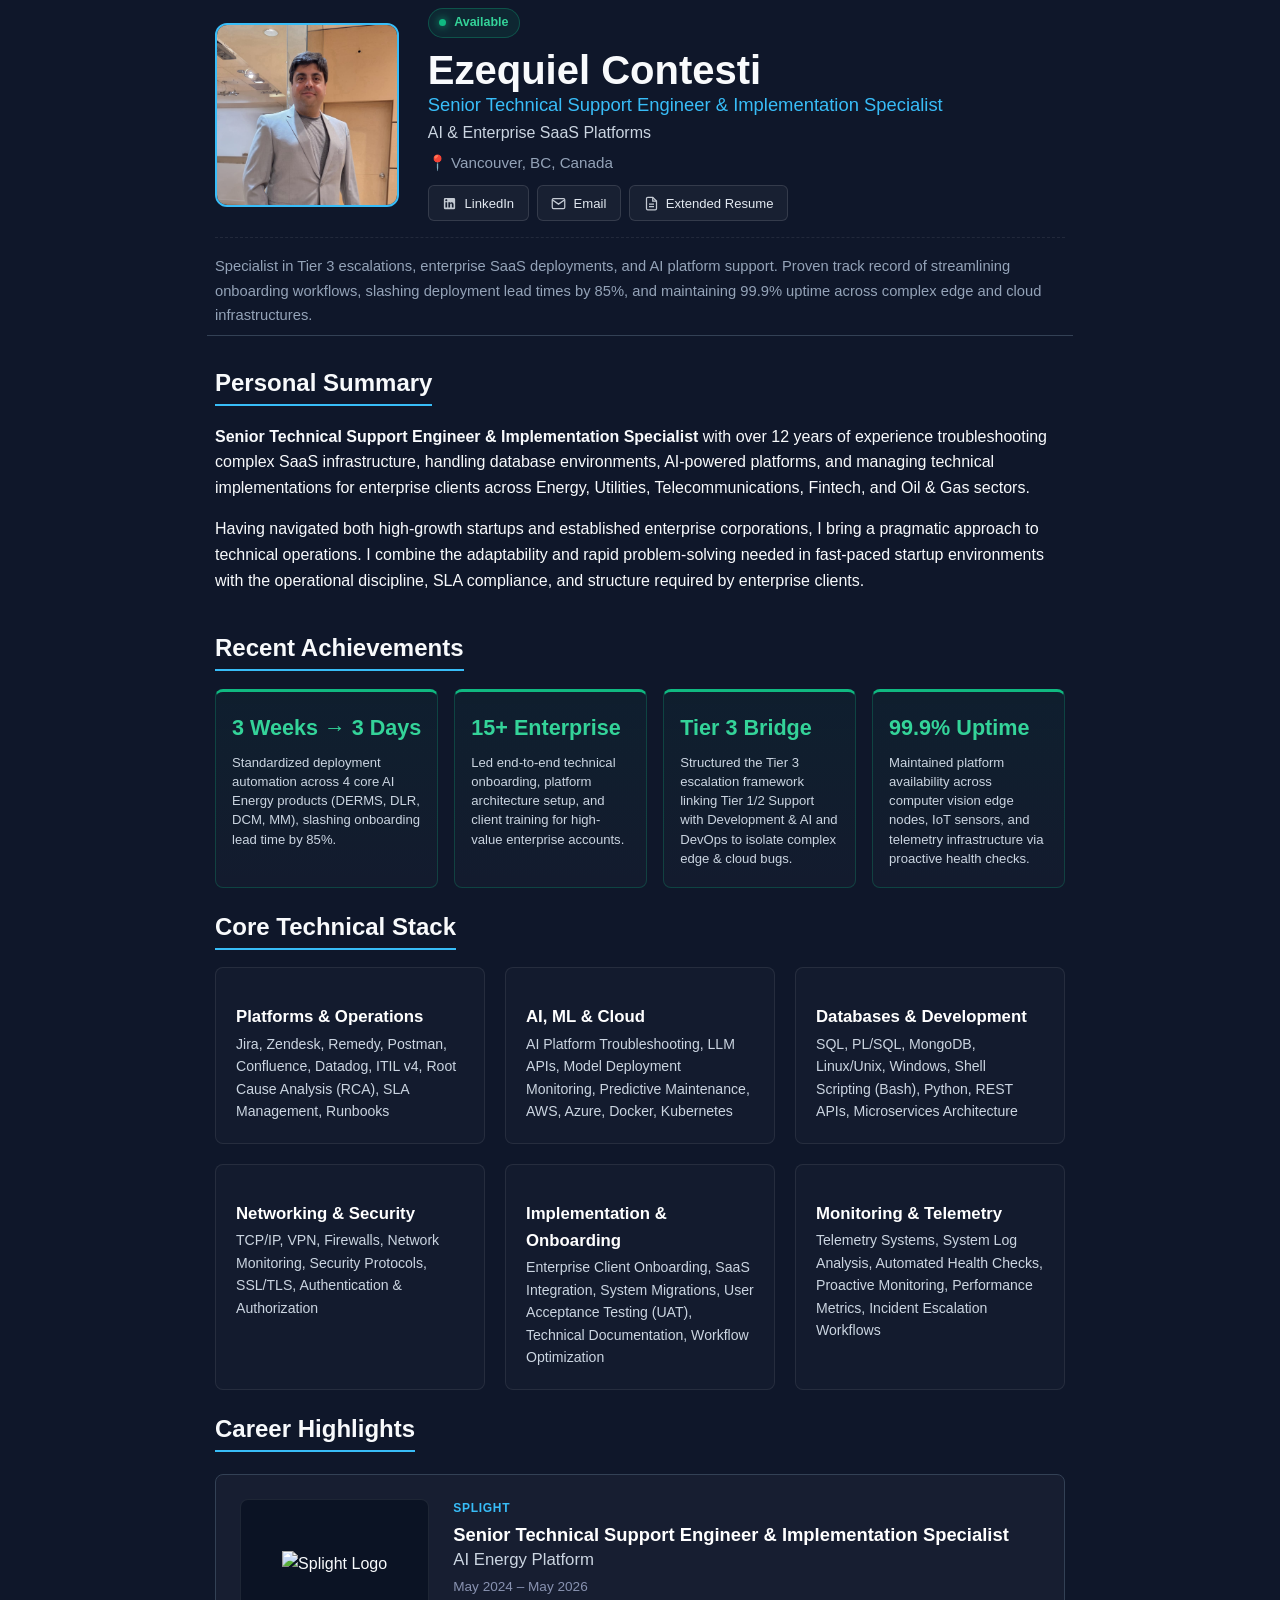
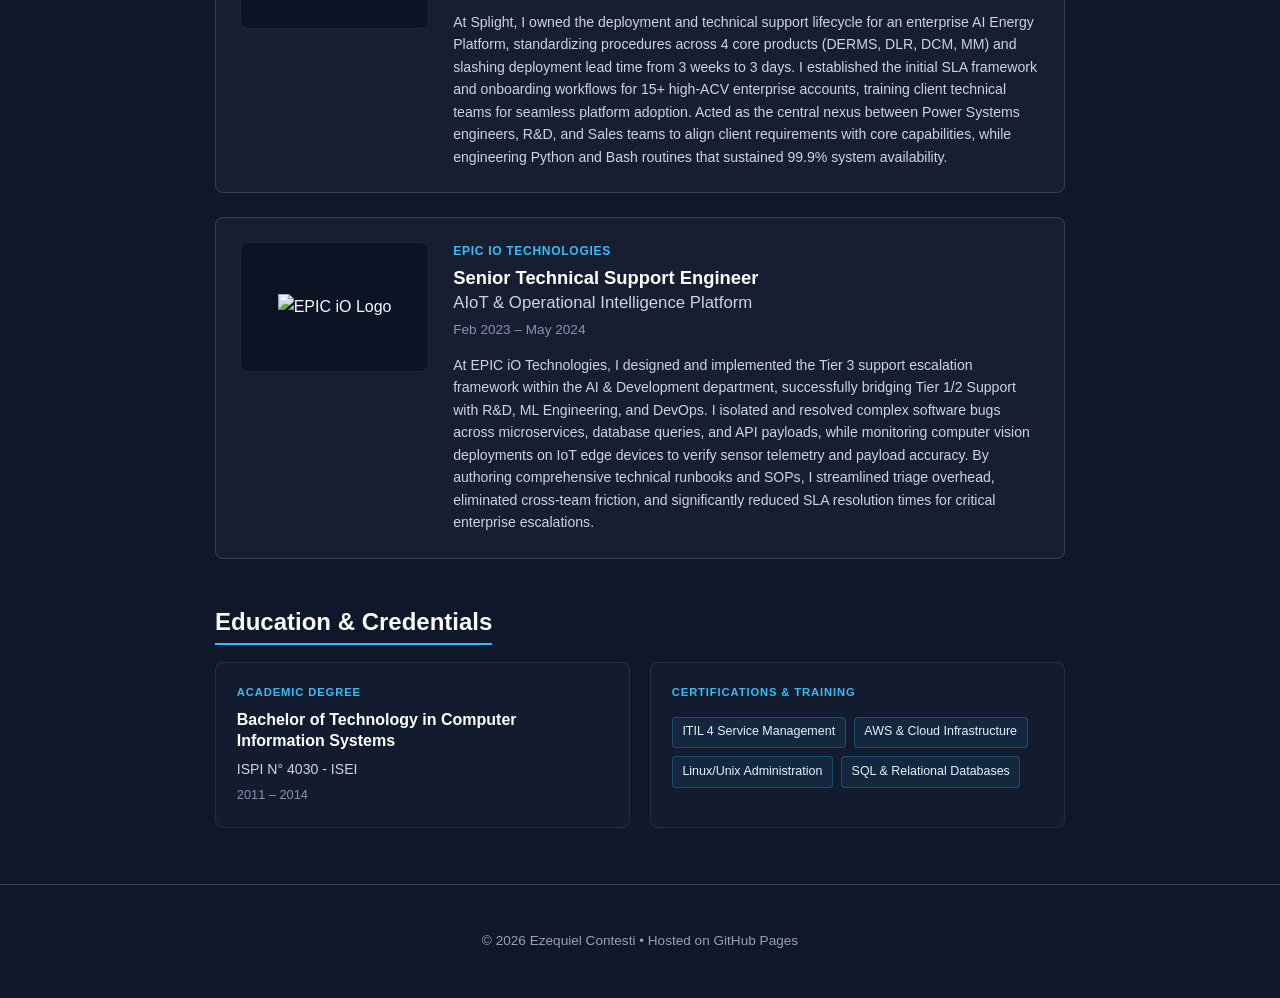
==== index.html @ dc028f66 "Design and Style Changes" ====
<!DOCTYPE html>
<html lang="en">
<head>
    <meta charset="UTF-8">
    <meta name="viewport" content="width=device-width, initial-scale=1.0">
    <title>Ezequiel Contesti | Senior Technical Support Engineer & Implementation Specialist</title>
    <link rel="stylesheet" href="style.css">
</head>

<body>

    <header class="container">
    <div class="header-content">
        <img src="profile.jpg" alt="Ezequiel Contesti" class="profile-pic">        
        
        <div class="header-text">
            <!-- Badge -->
            <div class="status-badge">
                <span class="status-dot"></span> Available
            </div>

            <h1>Ezequiel Contesti</h1>
            <div class="subtitle">Senior Technical Support Engineer & Implementation Specialist</div>
            <div class="subtitle-secondary">AI & Enterprise SaaS Platforms</div>
            <div class="location">📍 Vancouver, BC, Canada </div>
            
            <!-- Contact -->
            <div class="btn-group">
                <a href="https://www.linkedin.com/in/ezequielcontesti" target="_blank" class="btn">
                    <svg width="15" height="15" viewBox="0 0 24 24" fill="currentColor"><path d="M19 3a2 2 0 0 1 2 2v14a2 2 0 0 1-2 2H5a2 2 0 0 1-2-2V5a2 2 0 0 1 2-2h14m-.5 15.5v-5.3a3.26 3.26 0 0 0-3.26-3.26c-.85 0-1.84.52-2.28 1.3v-1.11h-2.79v8.37h2.79v-4.93c0-.77.62-1.4 1.39-1.4a1.4 1.4 0 0 1 1.4 1.4v4.93h2.75M6.88 8.56a1.68 1.68 0 0 0 1.68-1.68c0-.93-.75-1.69-1.68-1.69a1.69 1.69 0 0 0-1.69 1.69c0 .93.76 1.68 1.69 1.68m1.39 9.94v-8.37H5.5v8.37h2.77z"/></svg>
                    LinkedIn
                </a>
                <a href="mailto:ezequielcontesti@hotmail.com" class="btn">
                    <svg width="15" height="15" viewBox="0 0 24 24" fill="none" stroke="currentColor" stroke-width="2"><path d="M4 4h16c1.1 0 2 .9 2 2v12c0 1.1-.9 2-2 2H4c-1.1 0-2-.9-2-2V6c0-1.1.9-2 2-2z"></path><polyline points="22,6 12,13 2,6"></polyline></svg>
                    Email
                </a>
                <a href="extended-cv.html" target="_blank" class="btn">
                    <svg width="15" height="15" viewBox="0 0 24 24" fill="none" stroke="currentColor" stroke-width="2"><path d="M14 2H6a2 2 0 0 0-2 2v16a2 2 0 0 0 2 2h12a2 2 0 0 0 2-2V8z"></path><polyline points="14 2 14 8 20 8"></polyline><line x1="16" y1="13" x2="8" y2="13"></line><line x1="16" y1="17" x2="8" y2="17"></line></svg>
                    Extended Resume
                </a>
            </div>
        </div>
    </div>
    <p class="hero-summary">
        Specialist in Tier 3 escalations, enterprise SaaS deployments, and AI platform support. Proven track record of streamlining onboarding workflows, slashing deployment lead times by 85%, and maintaining 99.9% uptime across complex edge and cloud infrastructures.
    </p>
</header>
    

    <main class="container">

        <!-- Personal Summary -->
        <section>
            <h2>Personal Summary</h2>
            <p><strong>Senior Technical Support Engineer & Implementation Specialist</strong> with over 12 years of experience troubleshooting complex SaaS infrastructure, handling database environments, AI-powered platforms, and managing technical implementations for enterprise clients across Energy, Utilities, Telecommunications, Fintech, and Oil & Gas sectors.</p>
            <p>Having navigated both high-growth startups and established enterprise corporations, I bring a pragmatic approach to technical operations. I combine the adaptability and rapid problem-solving needed in fast-paced startup environments with the operational discipline, SLA compliance, and structure required by enterprise clients.</p>
        </section>

        <!-- Recent Achievements -->
        <section>
            <h2>Recent Achievements</h2>
            <div class="highlights-grid">
            
                <div class="highlight-card">
                    <span class="highlight-number">3 Weeks → 3 Days</span>
                    <p class="highlight-text">Standardized deployment automation across 4 core AI Energy products (DERMS, DLR, DCM, MM), slashing onboarding lead time by 85%.</p>
                </div>

                <div class="highlight-card">
                    <span class="highlight-number">15+ Enterprise</span>
                    <p class="highlight-text">Led end-to-end technical onboarding, platform architecture setup, and client training for high-value enterprise accounts.</p>
                </div>

                <div class="highlight-card">
                    <span class="highlight-number">Tier 3 Bridge</span>
                    <p class="highlight-text">Structured the Tier 3 escalation framework linking Tier 1/2 Support with Development & AI and DevOps to isolate complex edge & cloud bugs.</p>
                </div>

                <div class="highlight-card">
                    <span class="highlight-number">99.9% Uptime</span>
                    <p class="highlight-text">Maintained platform availability across computer vision edge nodes, IoT sensors, and telemetry infrastructure via proactive health checks.</p>
                </div>
            </div>
        </section>

<!-- Core Technical Stack -->
    <section>
        <h2>Core Technical Stack</h2>
        <div class="stack-grid">
            <div class="stack-card">
                <h3 class="stack-title">Platforms & Operations</h3>
                <p class="stack-items">Jira, Zendesk, Remedy, Postman, Confluence, Datadog, ITIL v4, Root Cause Analysis (RCA), SLA Management, Runbooks</p>
            </div>
            <div class="stack-card">
                <h3 class="stack-title">AI, ML & Cloud</h3>
                <p class="stack-items">AI Platform Troubleshooting, LLM APIs, Model Deployment Monitoring, Predictive Maintenance, AWS, Azure, Docker, Kubernetes</p>
            </div>
            <div class="stack-card">
                <h3 class="stack-title">Databases & Development</h3>
                <p class="stack-items">SQL, PL/SQL, MongoDB, Linux/Unix, Windows, Shell Scripting (Bash), Python, REST APIs, Microservices Architecture</p>
            </div>
            <div class="stack-card">
                <h3 class="stack-title">Networking & Security</h3>
                <p class="stack-items">TCP/IP, VPN, Firewalls, Network Monitoring, Security Protocols, SSL/TLS, Authentication & Authorization</p>
            </div>
            <div class="stack-card">
                <h3 class="stack-title">Implementation & Onboarding</h3>
                <p class="stack-items">Enterprise Client Onboarding, SaaS Integration, System Migrations, User Acceptance Testing (UAT), Technical Documentation, Workflow Optimization</p>
            </div>
            <div class="stack-card">
                <h3 class="stack-title">Monitoring & Telemetry</h3>
                <p class="stack-items">Telemetry Systems, System Log Analysis, Automated Health Checks, Proactive Monitoring, Performance Metrics, Incident Escalation Workflows</p>
            </div>
        </div>
    </section>        

    <section>
    <h2>Career Highlights</h2>
    <p><h4></h4></p>
        <div class="experience-card">
            <div class="company-logo-container">
                <img src="C:\Users\ezequ\Portfolio\ezequiel-contesti.github.io\Splight.jpg" alt="Splight Logo" class="company-logo">
            </div>
            <div class="experience-content">
                <span class="company-name-tag">SPLIGHT</span>
                <h3 class="role-title">
                    Senior Technical Support Engineer & Implementation Specialist
                    <span class="role-subtitle"><br>AI Energy Platform</span>
                </h3>
                <div class="role-meta">May 2024 – May 2026</div>
                <p class="role-description">
                    At Splight, I owned the deployment and technical support lifecycle for an enterprise AI Energy Platform, standardizing procedures across 4 core products (DERMS, DLR, DCM, MM) and slashing deployment lead time from 3 weeks to 3 days. I established the initial SLA framework and onboarding workflows for 15+ high-ACV enterprise accounts, training client technical teams for seamless platform adoption. Acted as the central nexus between Power Systems engineers, R&D, and Sales teams to align client requirements with core capabilities, while engineering Python and Bash routines that sustained 99.9% system availability.
                </p>
            </div>
        </div>
        <div class="experience-card">
            <div class="company-logo-container">
                <img src="C:\Users\ezequ\Portfolio\ezequiel-contesti.github.io\Epic.jpg" alt="EPIC iO Logo" class="company-logo">
            </div>
            <div class="experience-content">
                <span class="company-name-tag">EPIC IO TECHNOLOGIES</span>
                <h3 class="role-title">
                    Senior Technical Support Engineer
                    <span class="role-subtitle"><br>AIoT & Operational Intelligence Platform</span>
                </h3>
                <div class="role-meta">Feb 2023 – May 2024</div>
                <p class="role-description">
                    At EPIC iO Technologies, I designed and implemented the Tier 3 support escalation framework within the AI & Development department, successfully bridging Tier 1/2 Support with R&D, ML Engineering, and DevOps. I isolated and resolved complex software bugs across microservices, database queries, and API payloads, while monitoring computer vision deployments on IoT edge devices to verify sensor telemetry and payload accuracy. By authoring comprehensive technical runbooks and SOPs, I streamlined triage overhead, eliminated cross-team friction, and significantly reduced SLA resolution times for critical enterprise escalations.
                </p>
            </div>
        </div>
    </section>

       <!-- Education & Credentials -->
    <section>
        <h2>Education & Credentials</h2>
        <div class="credentials-grid">

            <div class="credential-card">
                <span class="card-tag">ACADEMIC DEGREE</span>
                <h3 class="credential-title">Bachelor of Technology in Computer Information Systems</h3>
                <div class="credential-institution">ISPI N° 4030 - ISEI</div>
                <div class="credential-date">2011 – 2014</div>
            </div>

            <div class="credential-card">
                <span class="card-tag">CERTIFICATIONS & TRAINING</span>
                <!-- <h3 class="credential-title">Professional Credentials</h3> -->
                <div class="cert-badges">
                    <span class="cert-badge">ITIL 4 Service Management</span>
                    <span class="cert-badge">AWS & Cloud Infrastructure</span>
                    <span class="cert-badge">Linux/Unix Administration</span>
                    <span class="cert-badge">SQL & Relational Databases</span>
                </div>
            </div>
        </div>
    </section>

    </main>

    <footer>
        <p>© 2026 Ezequiel Contesti • Hosted on GitHub Pages</p>
    </footer>

</body>
</html>
---- style.css ----
/* --- Root Variables --- */
:root {
    --bg-color: #0f172a;
    --card-bg: #1e293b;
    --text-primary: #f8fafc;
    --text-secondary: #94a3b8;
    --accent-color: #38bdf8;
    --border-color: #334155;
} 

/* --- Base & Reset --- */
body {
    font-family: -apple-system, BlinkMacSystemFont, "Segoe UI", Roboto, Helvetica, Arial, sans-serif;
    background-color: var(--bg-color);
    color: var(--text-primary);
    line-height: 1.6;
    margin: 0;
    padding: 0;
}

/* --- Layout & Container --- */
.container {
    max-width: 850px;
    margin: 0 auto;
    padding: 0.5rem 0.5rem;
}

/* --- Header & Profile --- */
header {
    border-bottom: 1px solid var(--border-color);
    padding-bottom: 0rem;
}

.header-content {
    display: flex;
    align-items: center;
    gap: 1.8rem;
}

.profile-pic {
    width: 180px;
    height: 180px;
    border-radius: 12px;
    object-fit: cover;
    object-position: top;
    border: 2px solid var(--accent-color);
    flex-shrink: 0;
}

.header-text h1 {
    font-size: 2.5rem;
    margin-top: 0;
    margin-bottom: 0.1rem;
    line-height: 1.1;
    color: var(--text-primary);
}

.header-text .subtitle,
.subtitle {
    font-size: 1.15rem;
    color: var(--accent-color);
    font-weight: 500;
    margin-top: 0rem;
    margin-bottom: 0.1rem;
    line-height: 1.35;
}

.header-text .location,
.location {
    margin-top: 0;
    margin-bottom: 0.1rem;
    font-size: 0.95rem;
    color: var(--text-secondary);
}

.header-text .links {
    margin-top: 0.1rem;
}

.links a {
    color: var(--accent-color);
    text-decoration: none;
    font-weight: 600;
}

.links a:hover {
    text-decoration: underline;
}

/* --- Section Headings --- */
section {
    margin-top: 0rem;
}

main section:first-of-type {
    margin-top: 0rem;
}

h2 {
    font-size: 1.5rem;
    border-bottom: 2px solid var(--accent-color);
    display: inline-block;
    padding-bottom: 0.1rem;
    margin-bottom: 0.1rem;
}

/* --- Recent Achievements --- */
.highlights-grid {
    display: grid;
    grid-template-columns: repeat(4, 1fr);
    gap: 1rem;
    margin-top: 1rem;
}

.highlight-card {
    background: linear-gradient(180deg, rgba(16, 185, 129, 0.05) 0%, rgba(255, 255, 255, 0.02) 100%);
    border: 1px solid rgba(16, 185, 129, 0.25);
    border-top: 3px solid #10b981;
    border-radius: 8px;
    padding: 1.2rem 1rem;
    transition: transform 0.2s ease, border-color 0.2s ease, box-shadow 0.2s ease;
}

.highlight-card:hover {
    border-color: #34d399;
    transform: translateY(-3px);
    box-shadow: 0 4px 20px rgba(16, 185, 129, 0.15);
}

.highlight-number {
    display: block;
    font-size: 1.35rem;
    font-weight: 700;
    color: #34d399;
    margin-bottom: 0.5rem;
    white-space: nowrap;
}

.highlight-text {
    font-size: 0.82rem;
    line-height: 1.45;
    color: #cbd5e1;
    margin: 0;
}

/* --- Core Technical Stack --- */
.stack-grid {
    display: grid;
    grid-template-columns: repeat(3, 1fr);
    gap: 1.25rem;
    margin-top: 1rem;
}

.stack-card {
    background-color: rgba(255, 255, 255, 0.02);
    border: 1px solid rgba(255, 255, 255, 0.08);
    border-radius: 8px;
    padding: 1.25rem;
}
.stack-grid .stack-title,
.stack-grid h3,
.stack-grid h4,
.stack-card h3,
.stack-card h4,
.stack-title {
    color: #ffffff !important;
    font-size: 1.05rem;
    font-weight: 600;
    margin-top: 1rem;
    margin-bottom: 0.1rem;
}
.stack-card p,
.stack-items {
    color: #cbd5e1 !important;
    font-size: 0.88rem;
    line-height: 1.6;
    margin: 0;
}

/* --- Experience Cards --- */
.experience-card {
    display: flex;
    gap: 1.5rem;
    align-items: flex-start;
    background-color: rgba(255, 255, 255, 0.03);
    border: 1px solid var(--border-color, #1e293b);
    border-radius: 8px;
    padding: 1.5rem;
    margin-bottom: 1.5rem;
    transition: border-color 0.2s ease, transform 0.2s ease;
}

.experience-card:hover {
    border-color: var(--accent-color, #38bdf8);
    transform: translateY(-2px);
}

.company-logo-container {
    width: 160px;
    height: 100px;
    flex-shrink: 0;
    background-color: #0b1324;
    border: 1px solid rgba(255, 255, 255, 0.08);
    border-radius: 8px;
    display: flex;
    align-items: center;
    justify-content: center;
    padding: 0.85rem;
    overflow: hidden;
}

.company-logo {
    max-width: 100%;
    max-height: 100%;
    object-fit: contain;
}

.experience-content {
    flex: 1;
}

.company-name-tag {
    display: block;
    font-size: 0.75rem;
    font-weight: 700;
    letter-spacing: 0.06em;
    text-transform: uppercase;
    color: var(--accent-color, #38bdf8);
    margin-bottom: 0.25rem;
}

.role-title {
    font-size: 1.15rem;
    font-weight: 700;
    color: #ffffff;
    margin: 0 0 0.2rem 0;
    line-height: 1.35;
}

.role-subtitle {
    font-weight: 400;
    color: #cbd5e1;
    font-size: 1.05rem;
}

.role-meta {
    font-size: 0.85rem;
    color: #8892b0;
    margin-top: 0.2rem;
    margin-bottom: 0.85rem;
}

.role-description {
    font-size: 0.88rem;
    line-height: 1.6;
    color: #cbd5e1;
    margin: 0;
}

/* --- General Lists & Legacy --- */
ul {
    padding-left: 1.2rem;
}

li {
    margin-bottom: 0.5rem;
    color: var(--text-secondary);
}

li strong {
    color: var(--text-primary);
}

.skills-grid {
    display: grid;
    grid-template-columns: repeat(auto-fit, minmax(250px, 1fr));
    gap: 1.5rem;
}

.skills-grid div {
    background-color: var(--card-bg);
    padding: 1.2rem;
    border-radius: 8px;
    border: 1px solid var(--border-color);
}

.skills-grid h3 {
    margin-top: 0;
    color: var(--accent-color);
    font-size: 1.1rem;
}

/* --- Footer --- */
footer {
    text-align: center;
    padding: 2rem;
    color: var(--text-secondary);
    font-size: 0.85rem;
    border-top: 1px solid var(--border-color);
    margin-top: 3rem;
}

/* --- Responsive Design --- */
@media (max-width: 900px) {
    .highlights-grid {
        grid-template-columns: repeat(2, 1fr);
    }
}

@media (max-width: 680px) {
    .experience-card {
        flex-direction: column;
    }

    .company-logo-container {
        width: 100%;
        height: 85px;
    }
}

@media (max-width: 600px) {
    .header-content {
        flex-direction: column;
        text-align: center;
    }

    .stack-grid {
        grid-template-columns: 1fr;
    }
}

@media (max-width: 550px) {
    .highlights-grid {
        grid-template-columns: 1fr;
    }
}

/* --- Force in Core Technical Stack --- */
.stack-grid h3,
.stack-grid h4,
.stack-grid .stack-title,
.stack-card h3,
.stack-card h4,
.stack-card .stack-title {
    color: #ffffff !important;
}

.stack-card p,
.stack-card div,
.stack-card span,
.stack-items {
    color: #cbd5e1 !important;
}

/* Header Improvements */

/* Status Badge */
.status-badge {
    display: inline-flex;
    align-items: center;
    gap: 0.5rem;
    background-color: rgba(16, 185, 129, 0.1);
    border: 1px solid rgba(16, 185, 129, 0.3);
    color: #34d399;
    font-size: 0.78rem;
    font-weight: 600;
    padding: 0.25rem 0.65rem;
    border-radius: 20px;
    margin-bottom: 0.6rem;
}

.status-dot {
    width: 7px;
    height: 7px;
    background-color: #10b981;
    border-radius: 50%;
    box-shadow: 0 0 8px #10b981;
    animation: pulse 2s infinite;
}

@keyframes pulse {
    0% { transform: scale(0.95); box-shadow: 0 0 0 0 rgba(16, 185, 129, 0.7); }
    70% { transform: scale(1); box-shadow: 0 0 0 6px rgba(16, 185, 129, 0); }
    100% { transform: scale(0.95); box-shadow: 0 0 0 0 rgba(16, 185, 129, 0); }
}

.subtitle-secondary {
    font-size: 1rem;
    color: #cbd5e1;
    margin-bottom: 0.35rem;
}

.work-mode {
    color: #38bdf8;
}

/* Contact */
.btn-group {
    display: flex;
    flex-wrap: wrap;
    gap: 0.6rem;
    margin-top: 0.85rem;
}

.btn {
    display: inline-flex;
    align-items: center;
    gap: 0.45rem;
    font-size: 0.82rem;
    font-weight: 600;
    padding: 0.45rem 0.9rem;
    border-radius: 6px;
    text-decoration: none;
    transition: all 0.2s ease;
}

.btn-primary {
    background-color: #38bdf8;
    color: #0f172a;
}

.btn-primary:hover {
    background-color: #7dd3fc;
    transform: translateY(-1px);
}

.btn-secondary {
    background-color: rgba(255, 255, 255, 0.06);
    color: #f8fafc;
    border: 1px solid rgba(255, 255, 255, 0.12);
}

.btn-secondary:hover {
    background-color: rgba(255, 255, 255, 0.12);
    border-color: rgba(255, 255, 255, 0.25);
}

.btn-outline {
    background-color: transparent;
    color: #cbd5e1;
    border: 1px solid var(--border-color, #334155);
}

.btn-outline:hover {
    border-color: #38bdf8;
    color: #38bdf8;
}

/* Hero Summary */
.hero-summary {
    font-size: 0.92rem;
    line-height: 1.65;
    color: #94a3b8;
    margin-top: 1rem;
    margin-bottom: 0;
    padding-top: 1rem;
    border-top: 1px dashed rgba(255, 255, 255, 0.08);
}


/* Card Layout */

.credentials-grid {
    display: grid;
    grid-template-columns: repeat(2, 1fr);
    gap: 1.25rem;
    margin-top: 1rem;
}

.credential-card {
    background-color: rgba(255, 255, 255, 0.02);
    border: 1px solid rgba(255, 255, 255, 0.08);
    border-radius: 8px;
    padding: 1.3rem;
    display: flex;
    flex-direction: column;
}

.card-tag {
    font-size: 0.7rem;
    font-weight: 700;
    letter-spacing: 0.08em;
    color: #38bdf8;
    margin-bottom: 0.4rem;
}

.credential-title {
    font-size: 1rem !important;
    font-weight: 700 !important;
    color: #ffffff !important;
    margin: 0 0 0.4rem 0 !important;
    line-height: 1.35;
}

.credential-institution {
    font-size: 0.88rem;
    color: #cbd5e1;
}

.credential-date {
    font-size: 0.8rem;
    color: #8892b0;
    margin-top: 0.3rem;
}

/* Badges */
.cert-badges {
    display: flex;
    flex-wrap: wrap;
    gap: 0.5rem;
    margin-top: 0.5rem;
}

.cert-badge {
    background-color: rgba(56, 189, 248, 0.08);
    border: 1px solid rgba(56, 189, 248, 0.25);
    color: #e0f2fe;
    font-size: 0.78rem;
    font-weight: 500;
    padding: 0.3rem 0.6rem;
    border-radius: 4px;
}

@media (max-width: 650px) {
    .credentials-grid {
        grid-template-columns: 1fr;
    }
}

/* --- New Contact --- */
.btn-group {
    display: flex;
    flex-wrap: wrap;
    gap: 0.5rem;
    margin-top: 0.65rem;
}

.btn {
    display: inline-flex;
    align-items: center;
    gap: 0.45rem;
    font-size: 0.82rem;
    font-weight: 500;
    padding: 0.4rem 0.85rem;
    border-radius: 6px;
    text-decoration: none;
    background-color: rgba(255, 255, 255, 0.04);
    color: #e2e8f0;
    border: 1px solid rgba(255, 255, 255, 0.12);
    transition: all 0.2s ease;
}

.btn:hover {
    background-color: rgba(56, 189, 248, 0.08);
    border-color: rgba(56, 189, 248, 0.4);
    color: #38bdf8;
    transform: translateY(-1px);
}

.btn svg {
    opacity: 0.85;
}

.btn:hover svg {
    opacity: 1;
}
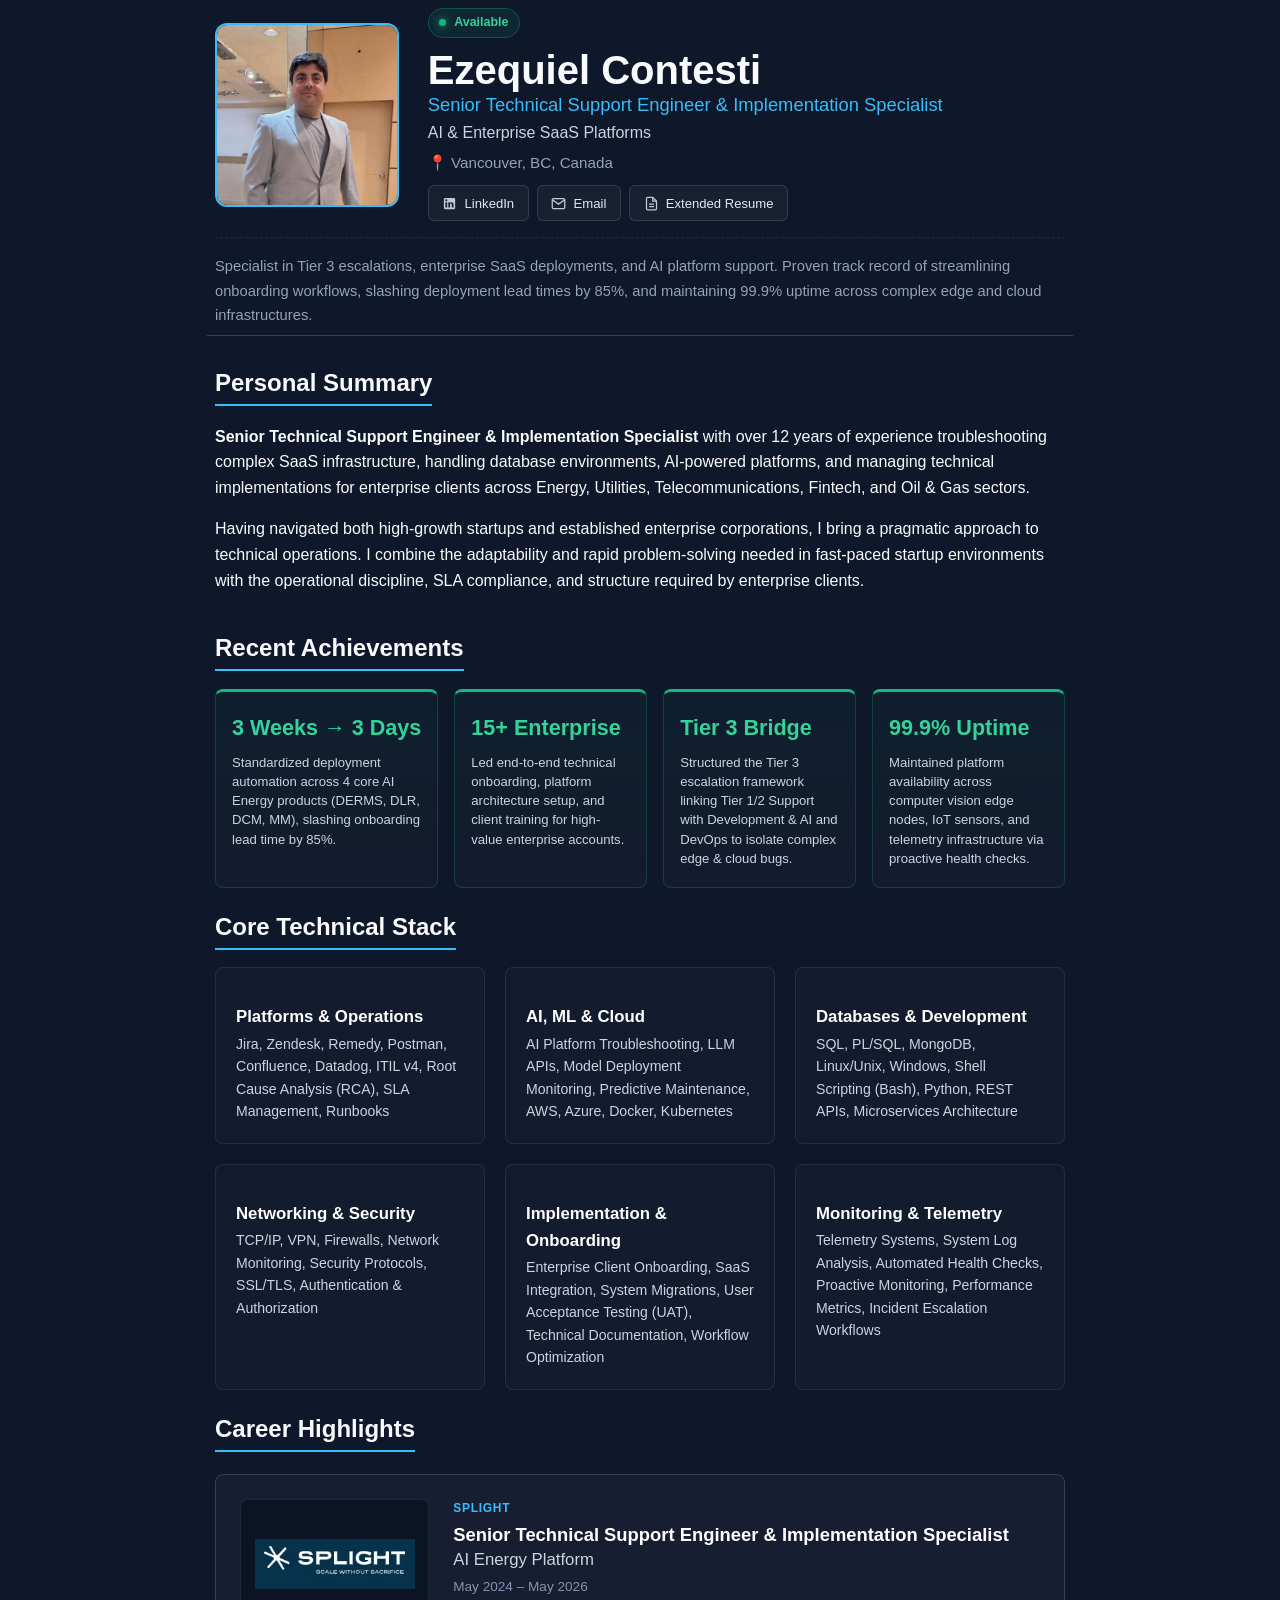
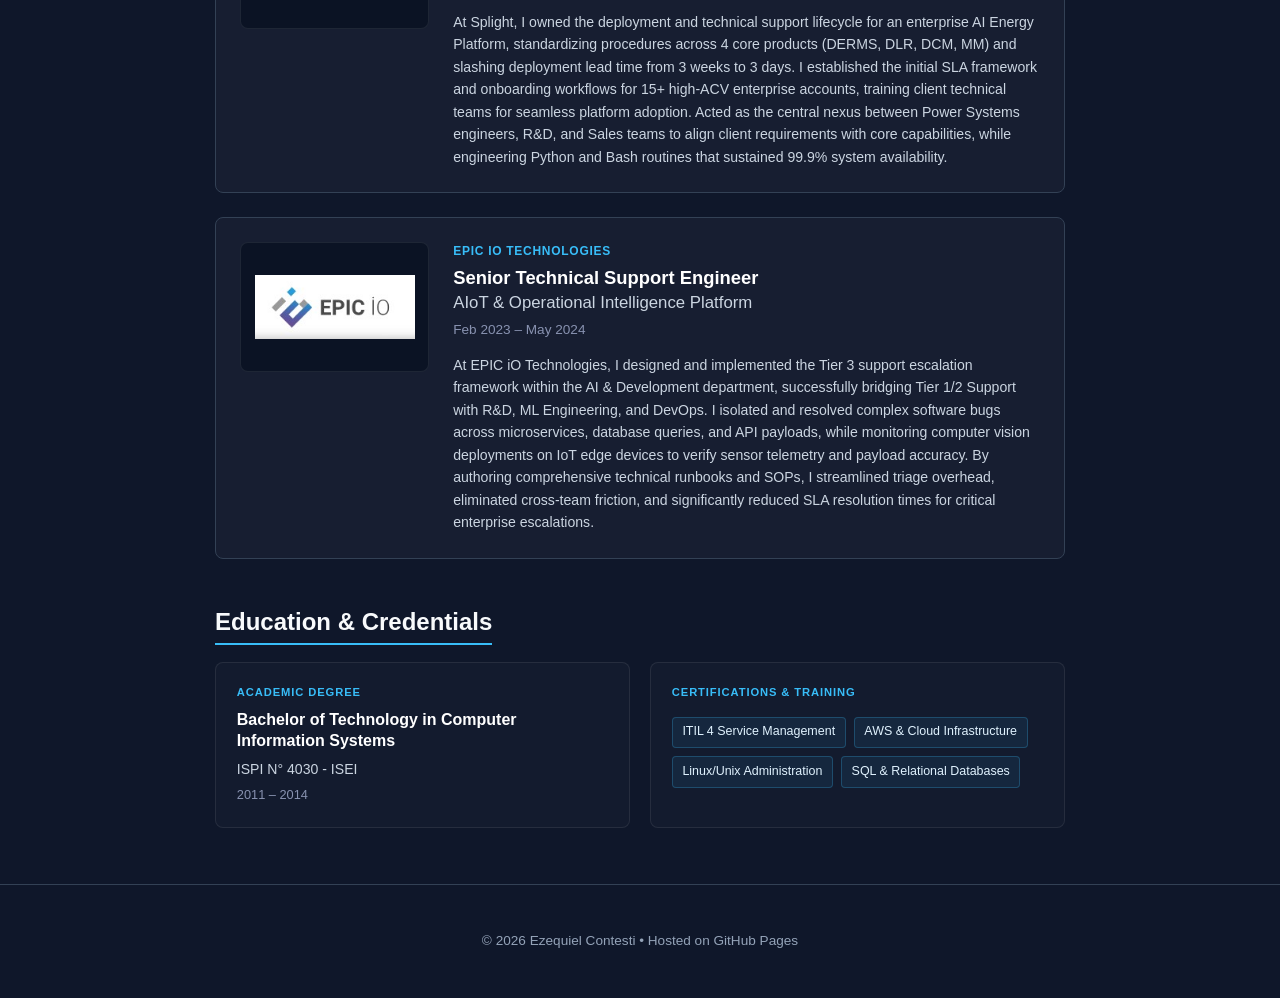
==== commit 47530a0f: "Added new logos" ====
--- a/index.html
+++ b/index.html
@@ -119,7 +119,7 @@
     <p><h4></h4></p>
         <div class="experience-card">
             <div class="company-logo-container">
-                <img src="C:\Users\ezequ\Portfolio\ezequiel-contesti.github.io\Splight.jpg" alt="Splight Logo" class="company-logo">
+                <img src="Splight.jpg" alt="Splight Logo" class="company-logo">
             </div>
             <div class="experience-content">
                 <span class="company-name-tag">SPLIGHT</span>
@@ -135,7 +135,7 @@
         </div>
         <div class="experience-card">
             <div class="company-logo-container">
-                <img src="C:\Users\ezequ\Portfolio\ezequiel-contesti.github.io\Epic.jpg" alt="EPIC iO Logo" class="company-logo">
+                <img src="Epic.jpg" alt="EPIC iO Logo" class="company-logo">
             </div>
             <div class="experience-content">
                 <span class="company-name-tag">EPIC IO TECHNOLOGIES</span>
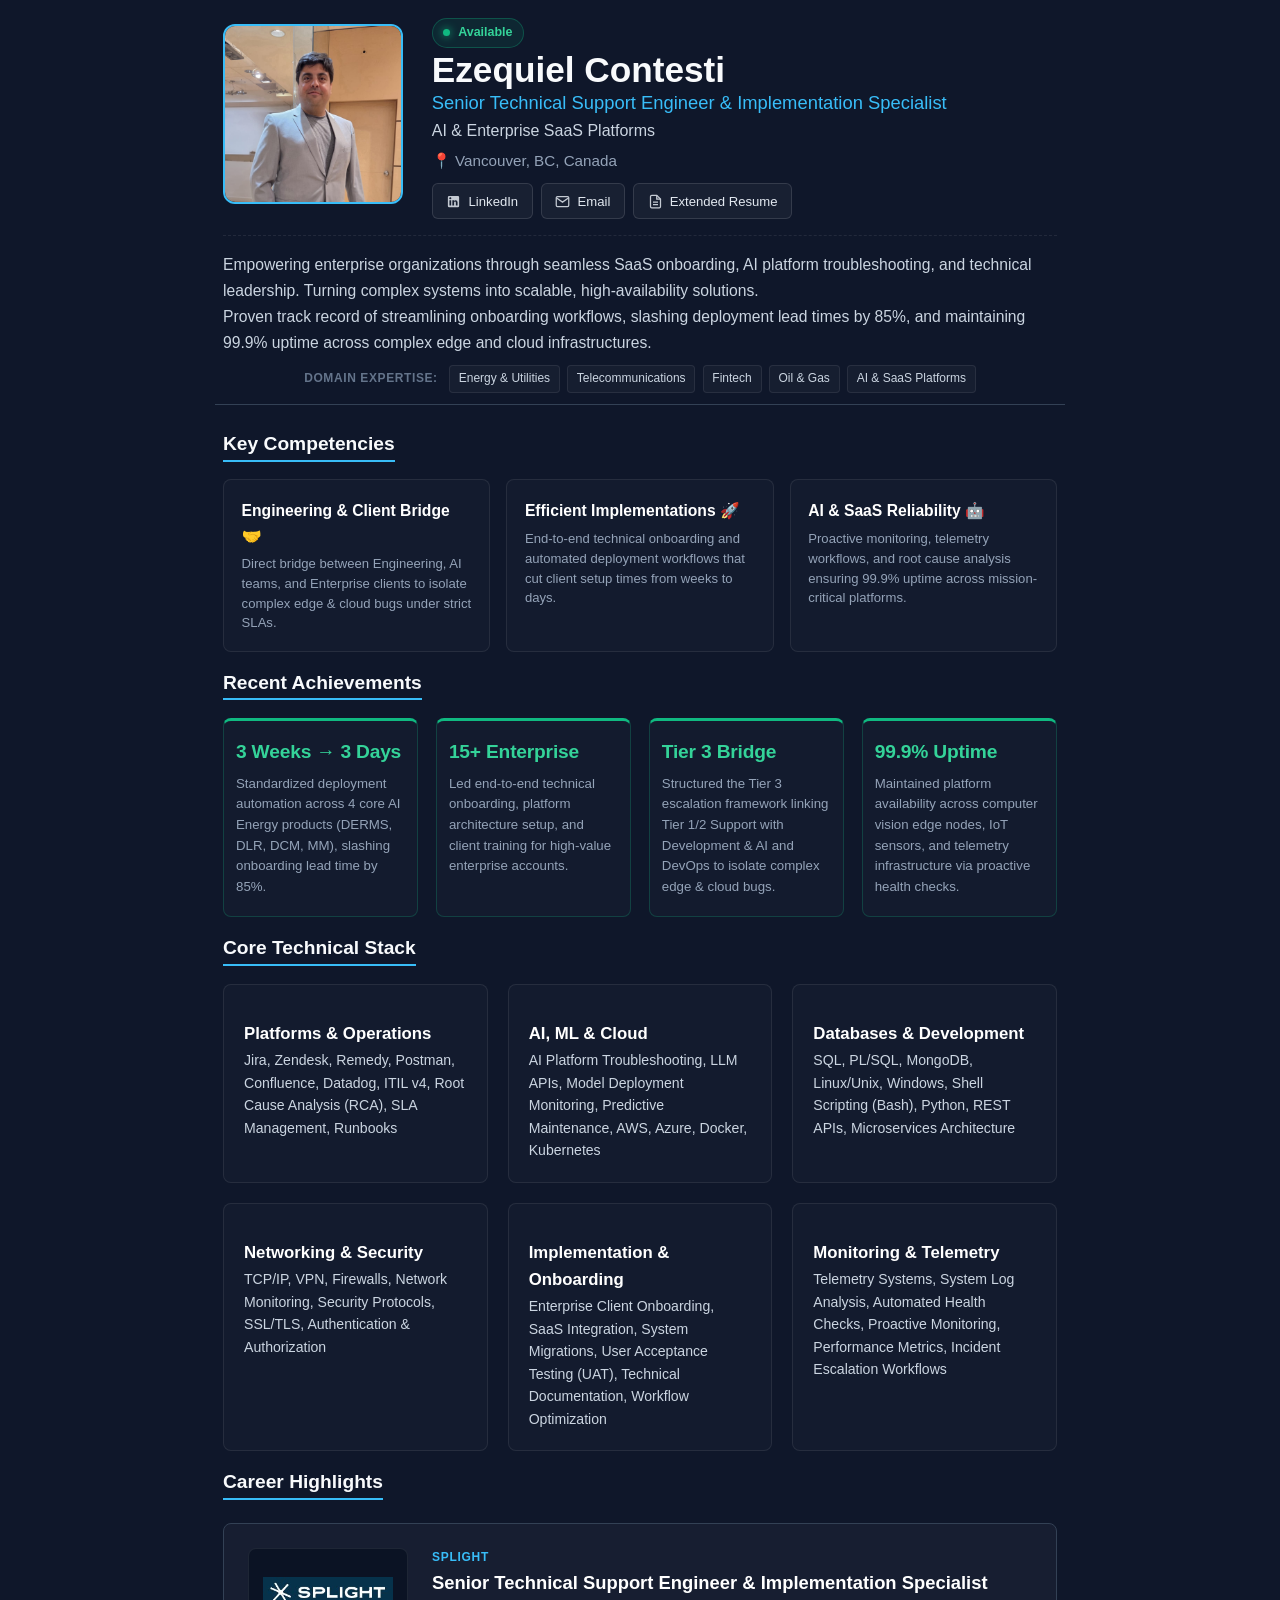
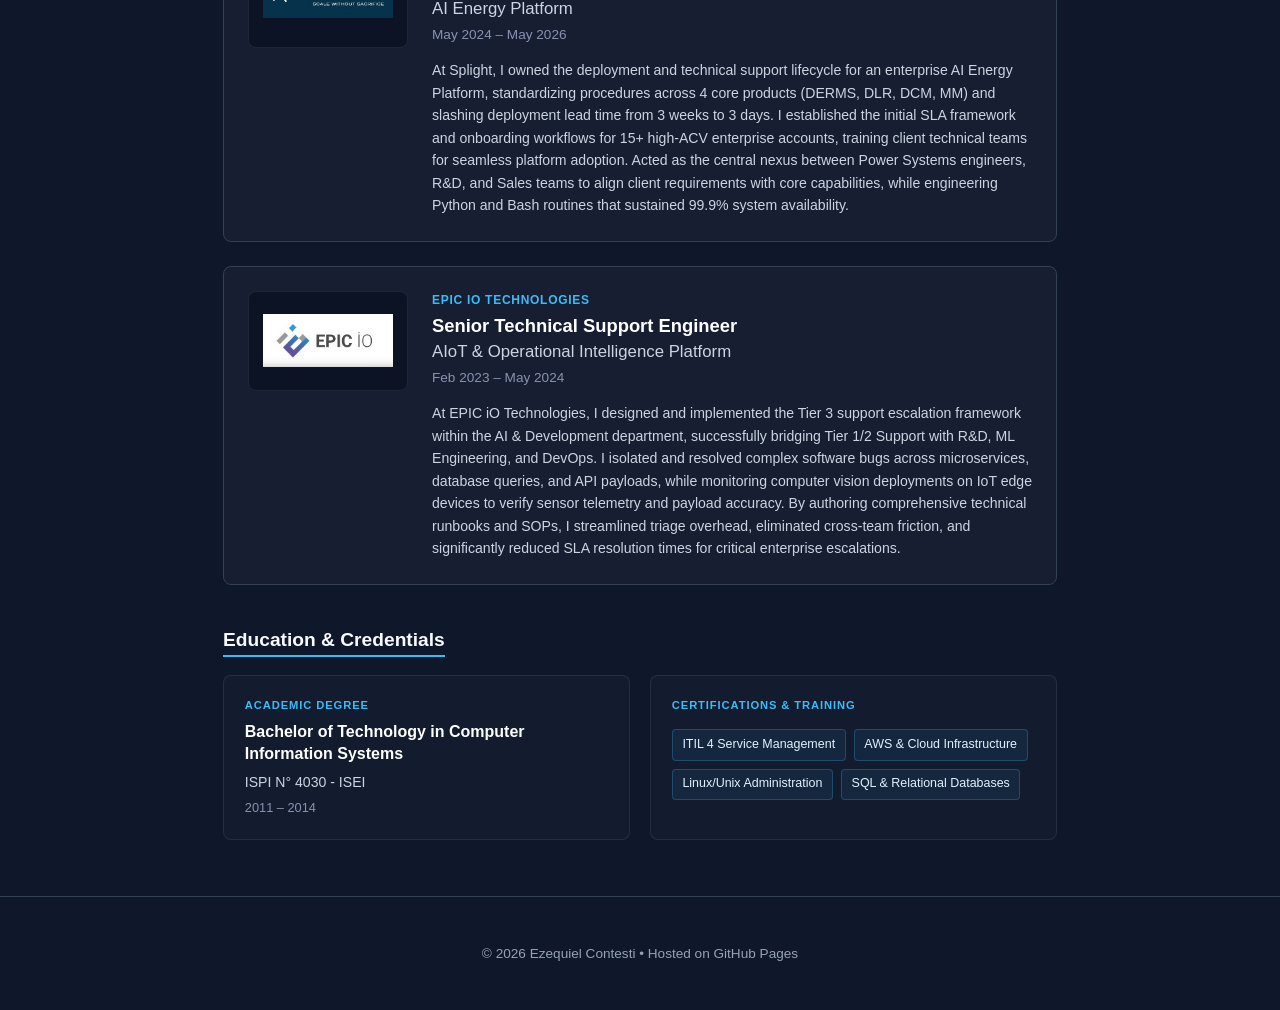
==== commit d12f1e25: "Extended Resume's New Design + Minor Changes" ====
--- a/index.html
+++ b/index.html
@@ -42,43 +42,60 @@
         </div>
     </div>
     <p class="hero-summary">
-        Specialist in Tier 3 escalations, enterprise SaaS deployments, and AI platform support. Proven track record of streamlining onboarding workflows, slashing deployment lead times by 85%, and maintaining 99.9% uptime across complex edge and cloud infrastructures.
+        Empowering enterprise organizations through seamless SaaS onboarding, AI platform troubleshooting, and technical leadership. Turning complex systems into scalable, high-availability solutions.
+        <br>Proven track record of streamlining onboarding workflows, slashing deployment lead times by 85%, and maintaining 99.9% uptime across complex edge and cloud infrastructures.
     </p>
+    
+<div class="industry-bar">
+        <span class="industry-label">Domain Expertise:</span>
+        <span class="ind-tag">Energy & Utilities</span>
+        <span class="ind-tag">Telecommunications</span>
+        <span class="ind-tag">Fintech</span>
+        <span class="ind-tag">Oil & Gas</span>
+        <span class="ind-tag">AI & SaaS Platforms</span>
+    </div>
 </header>
-    
 
     <main class="container">
 
-        <!-- Personal Summary -->
+        <!-- Key Competencies -->
         <section>
-            <h2>Personal Summary</h2>
-            <p><strong>Senior Technical Support Engineer & Implementation Specialist</strong> with over 12 years of experience troubleshooting complex SaaS infrastructure, handling database environments, AI-powered platforms, and managing technical implementations for enterprise clients across Energy, Utilities, Telecommunications, Fintech, and Oil & Gas sectors.</p>
-            <p>Having navigated both high-growth startups and established enterprise corporations, I bring a pragmatic approach to technical operations. I combine the adaptability and rapid problem-solving needed in fast-paced startup environments with the operational discipline, SLA compliance, and structure required by enterprise clients.</p>
+            <h2>Key Competencies</h2>
+            <div class="value-grid">
+                <div class="value-card">
+                    <h3>Engineering & Client Bridge 🤝</h3>
+                    <p>Direct bridge between Engineering, AI teams, and Enterprise clients to isolate complex edge & cloud bugs under strict SLAs.</p>
+                </div>
+                <div class="value-card">
+                    <h3>Efficient Implementations 🚀</h3>
+                    <p>End-to-end technical onboarding and automated deployment workflows that cut client setup times from weeks to days.</p>
+                </div>
+                <div class="value-card">
+                    <h3>AI & SaaS Reliability 🤖</h3>
+                    <p>Proactive monitoring, telemetry workflows, and root cause analysis ensuring 99.9% uptime across mission-critical platforms.</p>
+                </div>
+            </div>
         </section>
 
         <!-- Recent Achievements -->
         <section>
             <h2>Recent Achievements</h2>
-            <div class="highlights-grid">
-            
-                <div class="highlight-card">
-                    <span class="highlight-number">3 Weeks → 3 Days</span>
-                    <p class="highlight-text">Standardized deployment automation across 4 core AI Energy products (DERMS, DLR, DCM, MM), slashing onboarding lead time by 85%.</p>
-                </div>
-
-                <div class="highlight-card">
-                    <span class="highlight-number">15+ Enterprise</span>
-                    <p class="highlight-text">Led end-to-end technical onboarding, platform architecture setup, and client training for high-value enterprise accounts.</p>
-                </div>
-
-                <div class="highlight-card">
-                    <span class="highlight-number">Tier 3 Bridge</span>
-                    <p class="highlight-text">Structured the Tier 3 escalation framework linking Tier 1/2 Support with Development & AI and DevOps to isolate complex edge & cloud bugs.</p>
-                </div>
-
-                <div class="highlight-card">
-                    <span class="highlight-number">99.9% Uptime</span>
-                    <p class="highlight-text">Maintained platform availability across computer vision edge nodes, IoT sensors, and telemetry infrastructure via proactive health checks.</p>
+            <div class="achievements-grid">
+                <div class="achievement-card">
+                    <h3 class="achievement-title">3 Weeks → 3 Days</h3>
+                    <p>Standardized deployment automation across 4 core AI Energy products (DERMS, DLR, DCM, MM), slashing onboarding lead time by 85%.</p>
+                </div>
+                <div class="achievement-card">
+                    <h3 class="achievement-title">15+ Enterprise</h3>
+                    <p>Led end-to-end technical onboarding, platform architecture setup, and client training for high-value enterprise accounts.</p>
+                </div>
+                <div class="achievement-card">
+                    <h3 class="achievement-title">Tier 3 Bridge</h3>
+                    <p>Structured the Tier 3 escalation framework linking Tier 1/2 Support with Development & AI and DevOps to isolate complex edge & cloud bugs.</p>
+                </div>
+                <div class="achievement-card">
+                    <h3 class="achievement-title">99.9% Uptime</h3>
+                    <p>Maintained platform availability across computer vision edge nodes, IoT sensors, and telemetry infrastructure via proactive health checks.</p>
                 </div>
             </div>
         </section>
--- a/style.css
+++ b/style.css
@@ -29,6 +29,7 @@
 header {
     border-bottom: 1px solid var(--border-color);
     padding-bottom: 0rem;
+    margin-bottom: 0
 }
 
 .header-content {
@@ -48,7 +49,7 @@
 }
 
 .header-text h1 {
-    font-size: 2.5rem;
+    font-size: 2.2rem;
     margin-top: 0;
     margin-bottom: 0.1rem;
     line-height: 1.1;
@@ -87,6 +88,46 @@
     text-decoration: underline;
 }
 
+/* --- Domain Expertise --- */
+.industry-bar {
+    display: flex;
+    align-items: center;
+    justify-content: center;
+    flex-wrap: wrap;
+    gap: 0.45rem;
+    margin: 0.75rem auto 0 auto;
+    margin-top: 0.4rem;
+    padding-top: 0.2rem;
+    padding-bottom: 0.2rem;
+    margin-bottom: 0rem;
+}
+
+.industry-label {
+    font-size: 0.75rem;
+    font-weight: 700;
+    text-transform: uppercase;
+    letter-spacing: 0.05em;
+    color: #64748b;
+    margin-right: 0.25rem;
+}
+
+.ind-tag {
+    font-size: 0.75rem;
+    font-weight: 500;
+    color: #cbd5e1;
+    background-color: rgba(255, 255, 255, 0.03);
+    border: 1px solid rgba(255, 255, 255, 0.08);
+    padding: 0.2rem 0.55rem;
+    border-radius: 4px;
+    white-space: nowrap;
+    transition: all 0.2s ease;
+}
+
+.ind-tag:hover {
+    border-color: rgba(56, 189, 248, 0.3);
+    color: #38bdf8;
+}
+
 /* --- Section Headings --- */
 section {
     margin-top: 0rem;
@@ -94,12 +135,15 @@
 
 main section:first-of-type {
     margin-top: 0rem;
+    padding-top: 0
 }
 
 h2 {
-    font-size: 1.5rem;
+    font-size: 1.2rem;
     border-bottom: 2px solid var(--accent-color);
     display: inline-block;
+    margin-top: 0.2rem
+    padding-top: 0
     padding-bottom: 0.1rem;
     margin-bottom: 0.1rem;
 }
@@ -366,7 +410,8 @@
     font-weight: 600;
     padding: 0.25rem 0.65rem;
     border-radius: 20px;
-    margin-bottom: 0.6rem;
+    margin-top: 0.6rem;
+    margin-bottom: 0.2rem;
 }
 
 .status-dot {
@@ -563,4 +608,124 @@
 
 .btn:hover svg {
     opacity: 1;
-}+}
+/* --- Fix Box-Sizing  --- */
+*, *::before, *::after {
+    box-sizing: border-box;
+}
+
+/* --- Key Competencies Style (ex Core Value)  --- */
+.value-grid {
+    display: grid;
+    grid-template-columns: repeat(3, 1fr);
+    gap: 1rem;
+    margin-top: 1rem;
+}
+
+.value-card {
+    background-color: rgba(255, 255, 255, 0.02);
+    border: 1px solid rgba(255, 255, 255, 0.08);
+    border-radius: 8px;
+    padding: 1.1rem;
+}
+
+.value-icon {
+    font-size: 1.3rem;
+    display: block;
+    margin-bottom: 0.4rem;
+}
+
+.value-card h3 {
+    font-size: 0.98rem !important;
+    color: #ffffff !important;
+    margin: 0 0 0.4rem 0 !important;
+    font-weight: 600;
+}
+
+.value-card p {
+    font-size: 0.82rem;
+    line-height: 1.5;
+    color: #94a3b8;
+    margin: 0;
+}
+
+/* --- Logo Mobile Fix --- */
+@media (max-width: 680px) {
+    .value-grid {
+        grid-template-columns: 1fr;
+    }
+
+    .experience-card {
+        flex-direction: column;
+        align-items: stretch;
+    }
+
+    .company-logo-container {
+        width: 100% !important;
+        max-width: 220px !important; 
+        height: 75px !important;
+        margin: 0 auto 0.75rem auto !important; 
+        padding: 0.6rem !important;
+    }
+}
+
+/* --- Hero Summary enhancement --- */
+.hero-summary {
+    font-size: 0.98rem !important; 
+    line-height: 1.65 !important;
+    color: #cbd5e1 !important; 
+}
+
+/* --- Recent Achievements enhancement --- */
+.achievements-grid {
+    display: grid !important;
+    grid-template-columns: repeat(4, 1fr) !important;
+    gap: 1.1rem !important;
+    margin-top: 1rem !important;
+}
+
+.achievement-card {
+    background-color: rgba(255, 255, 255, 0.02) !important;
+    border: 1px solid rgba(16, 185, 129, 0.25) !important;
+    border-top: 3px solid #10b981 !important; /* Línea de acento verde arriba */
+    border-radius: 8px !important;
+    padding: 1.2rem 0.75rem !important;
+    display: flex !important;
+    flex-direction: column !important;
+    transition: all 0.25s cubic-bezier(0.4, 0, 0.2, 1) !important;
+    cursor: default;
+}
+.achievement-card:hover {
+    border-color: #10b981 !important;
+    transform: translateY(-4px) !important;
+    box-shadow: 0 8px 20px rgba(16, 185, 129, 0.2) !important;
+    background-color: rgba(16, 185, 129, 0.04) !important;
+}
+
+.achievement-title {
+    font-size: 1.2rem !important;
+    font-weight: 700 !important;
+    color: #34d399 !important;
+    margin: 0 0 0.6rem 0 !important;
+    line-height: 1.25 !important;
+    letter-spacing: -0.01em !important;
+}
+.achievement-card p {
+    font-size: 0.83rem !important;
+    line-height: 1.55 !important;
+    color: #94a3b8 !important;
+    margin: 0 !important;
+}
+
+/* Responsive */
+@media (max-width: 900px) {
+    .achievements-grid {
+        grid-template-columns: repeat(2, 1fr) !important;
+    }
+}
+
+@media (max-width: 550px) {
+    .achievements-grid {
+        grid-template-columns: 1fr !important;
+    }
+}
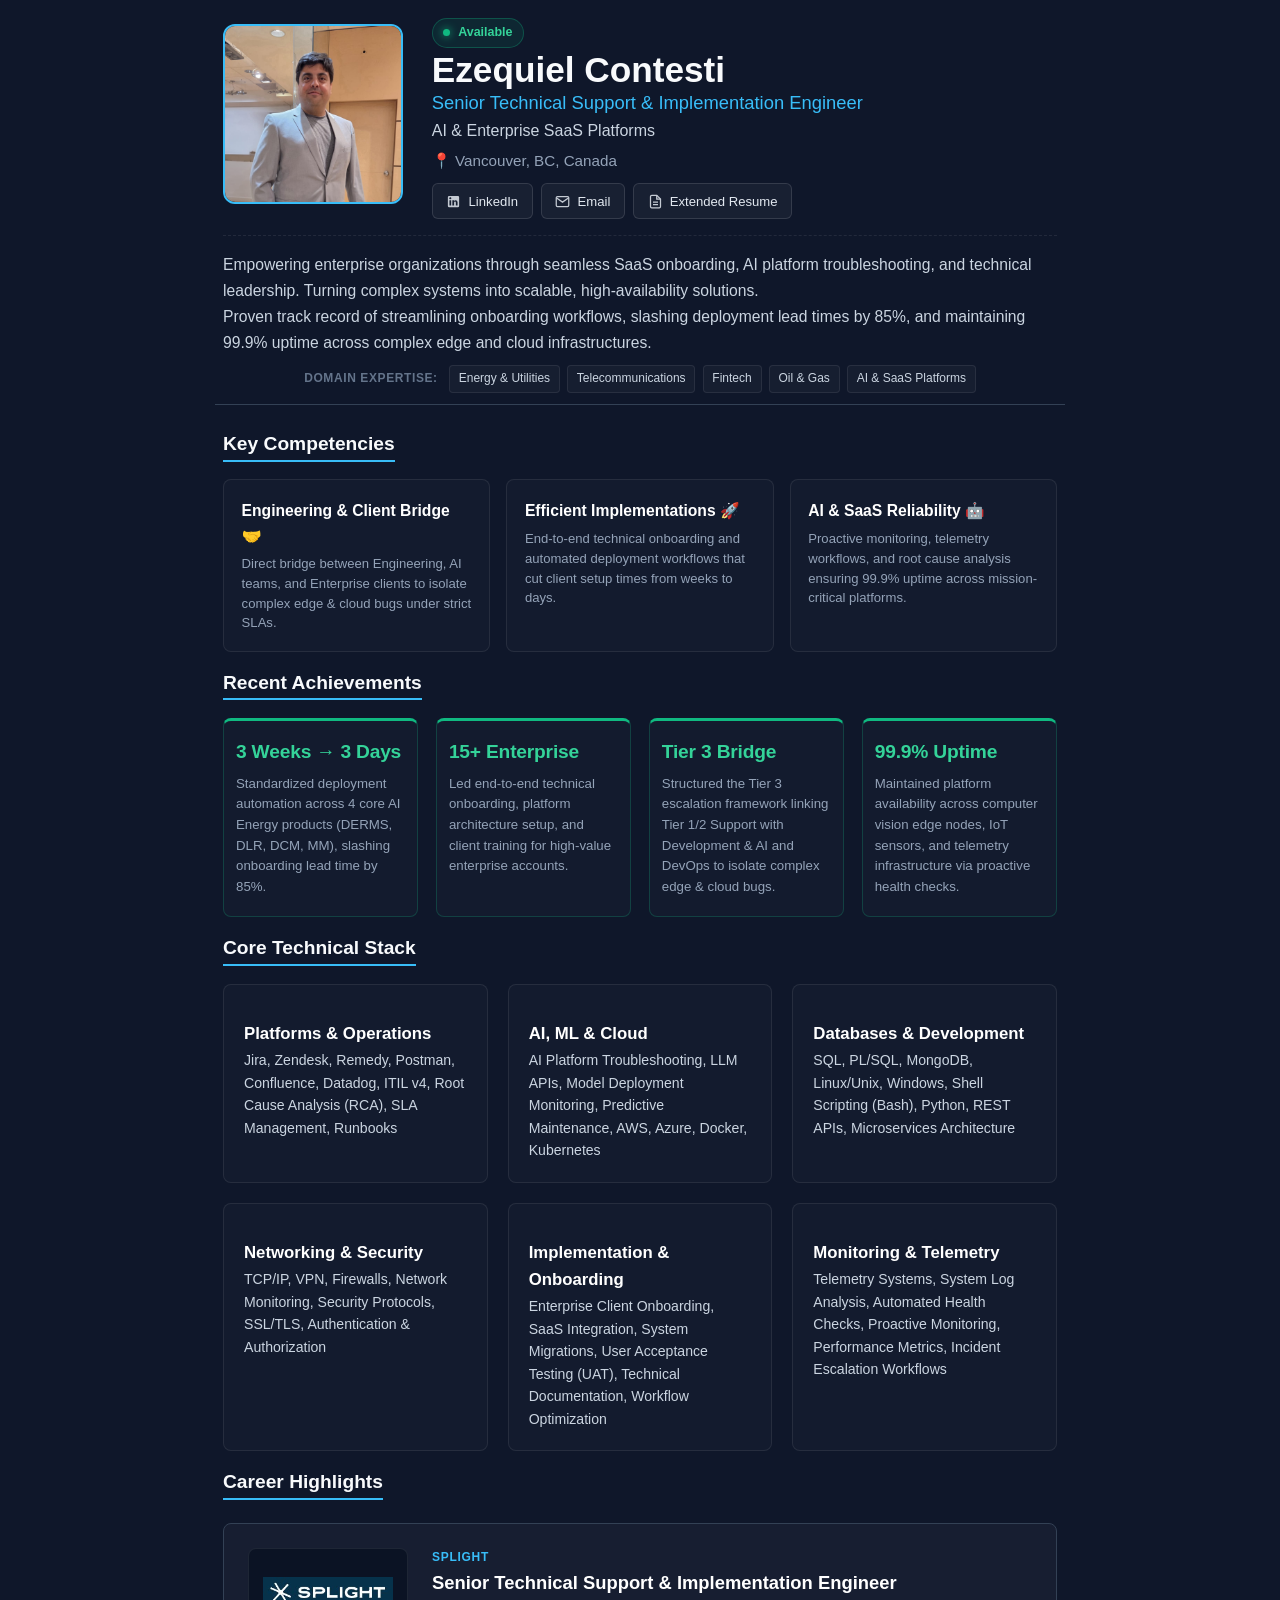
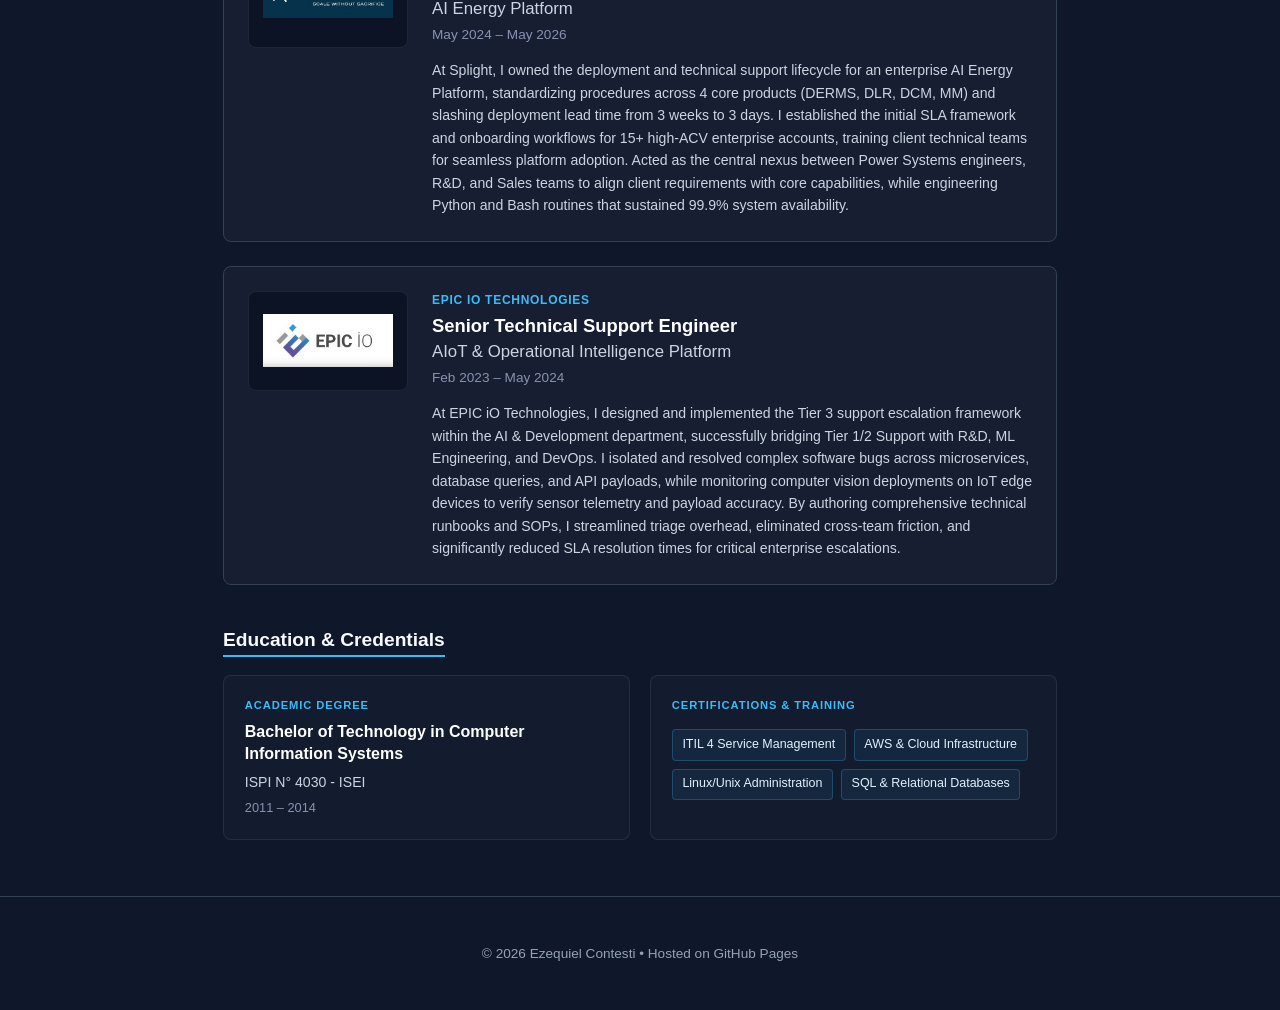
==== commit 7be2ed16: "Updates from October 2026" ====
--- a/index.html
+++ b/index.html
@@ -3,7 +3,7 @@
 <head>
     <meta charset="UTF-8">
     <meta name="viewport" content="width=device-width, initial-scale=1.0">
-    <title>Ezequiel Contesti | Senior Technical Support Engineer & Implementation Specialist</title>
+    <title>Ezequiel Contesti | Senior Technical Support & Implementation Engineer</title>
     <link rel="stylesheet" href="style.css">
 </head>
 
@@ -20,7 +20,7 @@
             </div>
 
             <h1>Ezequiel Contesti</h1>
-            <div class="subtitle">Senior Technical Support Engineer & Implementation Specialist</div>
+            <div class="subtitle">Senior Technical Support & Implementation Engineer</div>
             <div class="subtitle-secondary">AI & Enterprise SaaS Platforms</div>
             <div class="location">📍 Vancouver, BC, Canada </div>
             
@@ -141,7 +141,7 @@
             <div class="experience-content">
                 <span class="company-name-tag">SPLIGHT</span>
                 <h3 class="role-title">
-                    Senior Technical Support Engineer & Implementation Specialist
+                    Senior Technical Support & Implementation Engineer
                     <span class="role-subtitle"><br>AI Energy Platform</span>
                 </h3>
                 <div class="role-meta">May 2024 – May 2026</div>
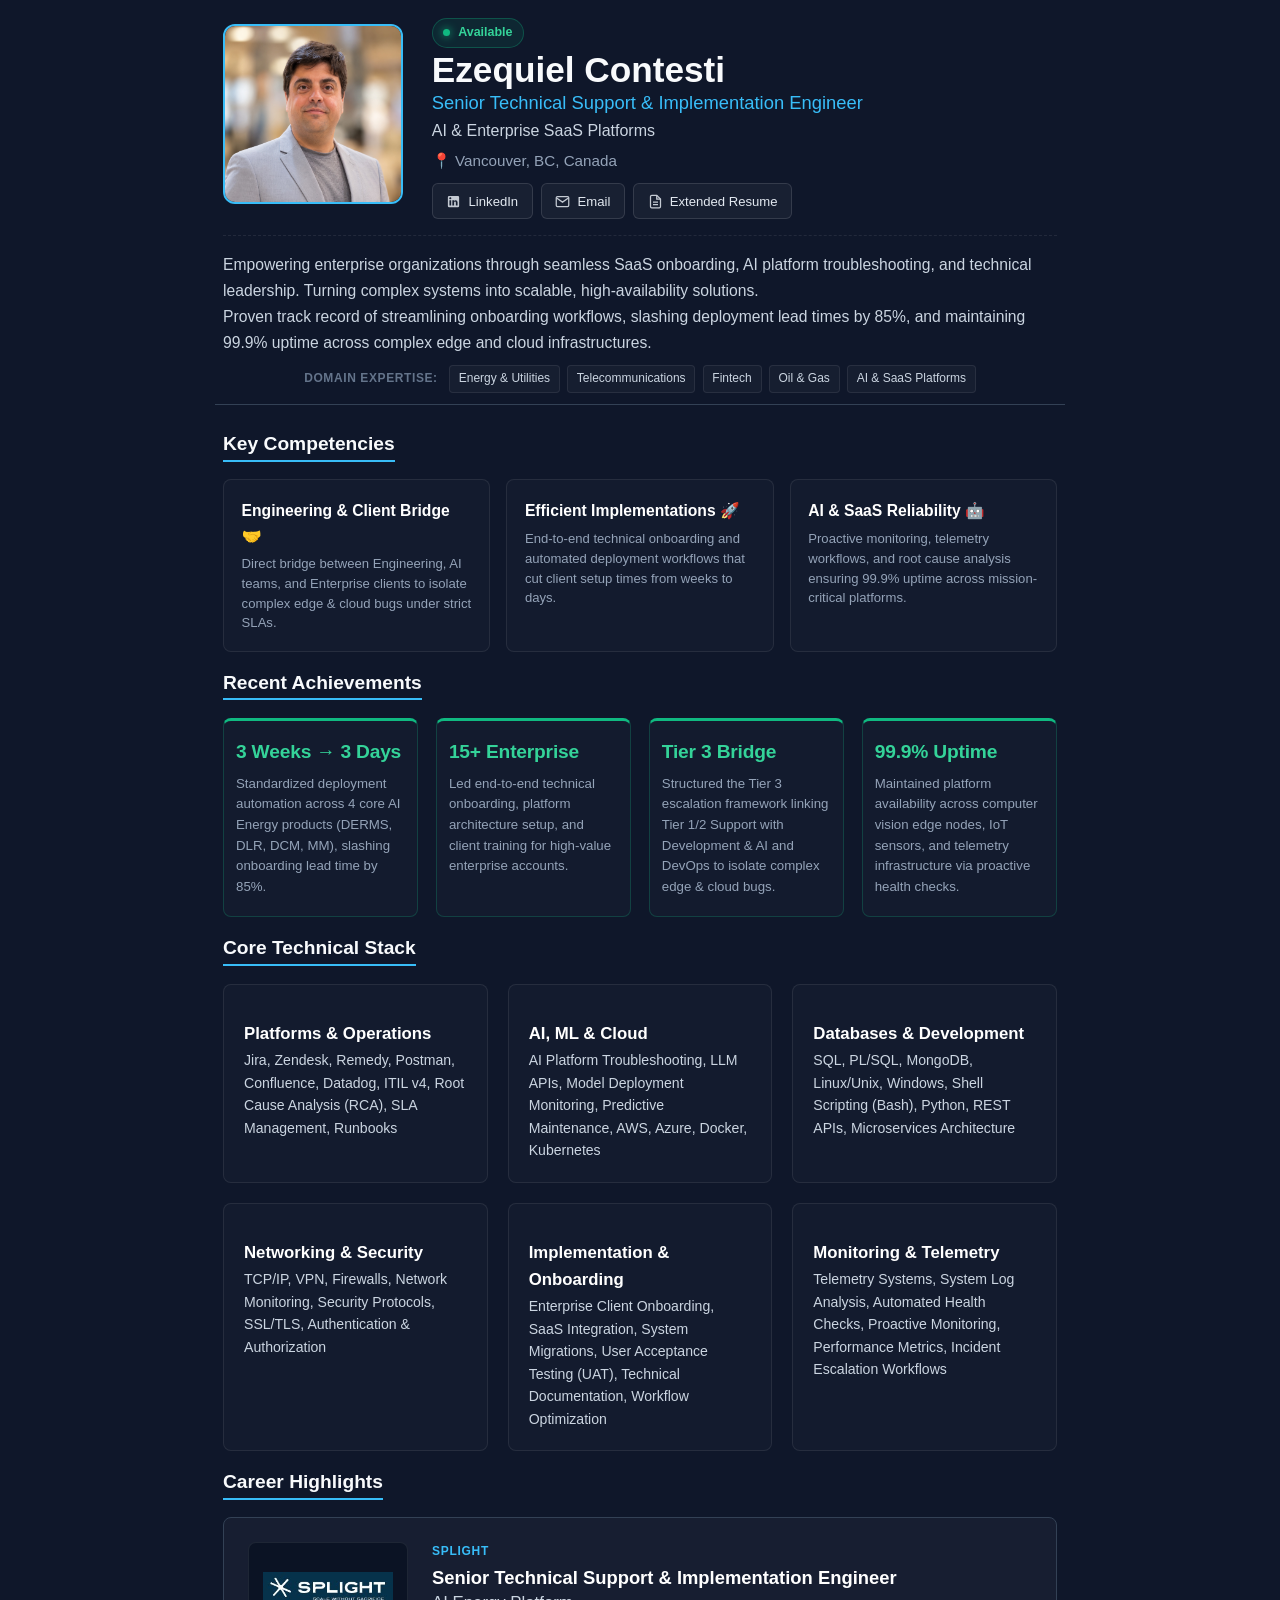
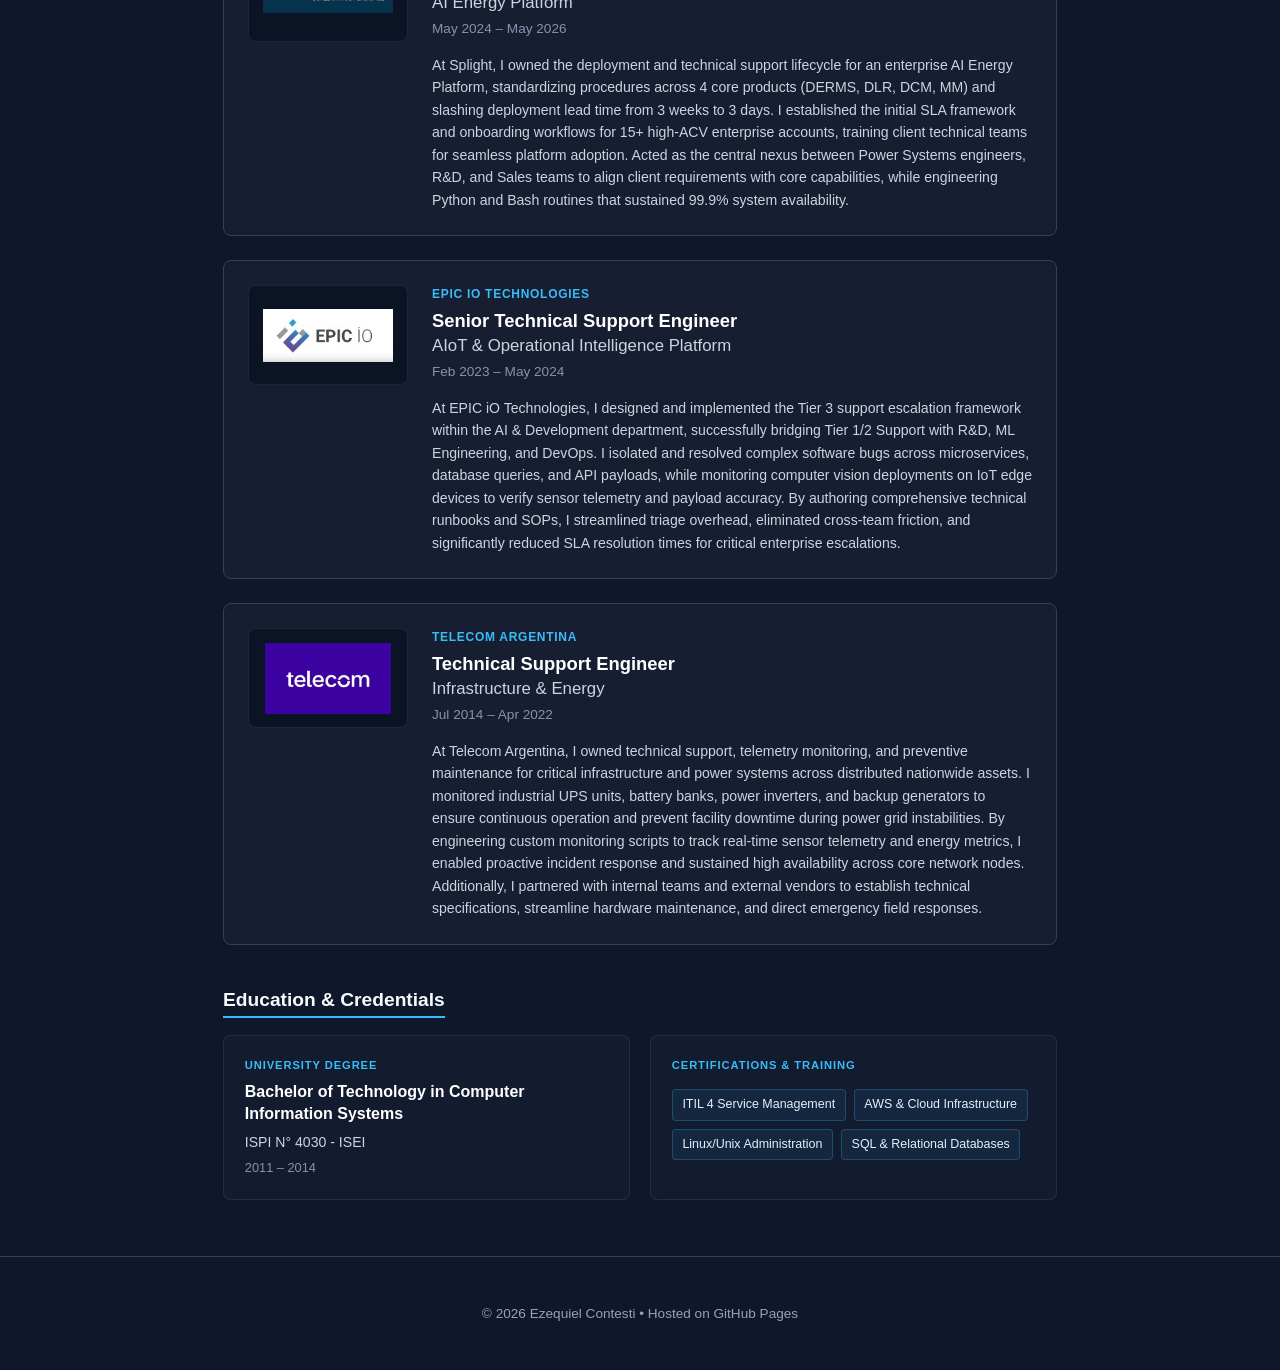
==== commit 9e000996: "Updated profile pictures and added missing skills" ====
--- a/index.html
+++ b/index.html
@@ -131,9 +131,11 @@
         </div>
     </section>        
 
-    <section>
+<!-- Career Highlights -->
+<section>
     <h2>Career Highlights</h2>
-    <p><h4></h4></p>
+    <p></p>
+
         <div class="experience-card">
             <div class="company-logo-container">
                 <img src="Splight.jpg" alt="Splight Logo" class="company-logo">
@@ -150,6 +152,7 @@
                 </p>
             </div>
         </div>
+
         <div class="experience-card">
             <div class="company-logo-container">
                 <img src="Epic.jpg" alt="EPIC iO Logo" class="company-logo">
@@ -166,7 +169,24 @@
                 </p>
             </div>
         </div>
-    </section>
+
+        <div class="experience-card">
+            <div class="company-logo-container">
+                <img src="Telecom.jpg" alt="Telecom Logo" class="company-logo">
+            </div>
+            <div class="experience-content">
+                <span class="company-name-tag">TELECOM ARGENTINA</span>
+                <h3 class="role-title">
+                    Technical Support Engineer
+                    <span class="role-subtitle"><br>Infrastructure & Energy</span>
+                </h3>
+                <div class="role-meta">Jul 2014 – Apr 2022</div>
+                <p class="role-description">
+                    At Telecom Argentina, I owned technical support, telemetry monitoring, and preventive maintenance for critical infrastructure and power systems across distributed nationwide assets. I monitored industrial UPS units, battery banks, power inverters, and backup generators to ensure continuous operation and prevent facility downtime during power grid instabilities. By engineering custom monitoring scripts to track real-time sensor telemetry and energy metrics, I enabled proactive incident response and sustained high availability across core network nodes. Additionally, I partnered with internal teams and external vendors to establish technical specifications, streamline hardware maintenance, and direct emergency field responses.
+                </p>
+            </div>
+        </div>
+</section>
 
        <!-- Education & Credentials -->
     <section>
@@ -174,7 +194,7 @@
         <div class="credentials-grid">
 
             <div class="credential-card">
-                <span class="card-tag">ACADEMIC DEGREE</span>
+                <span class="card-tag">UNIVERSITY DEGREE</span>
                 <h3 class="credential-title">Bachelor of Technology in Computer Information Systems</h3>
                 <div class="credential-institution">ISPI N° 4030 - ISEI</div>
                 <div class="credential-date">2011 – 2014</div>
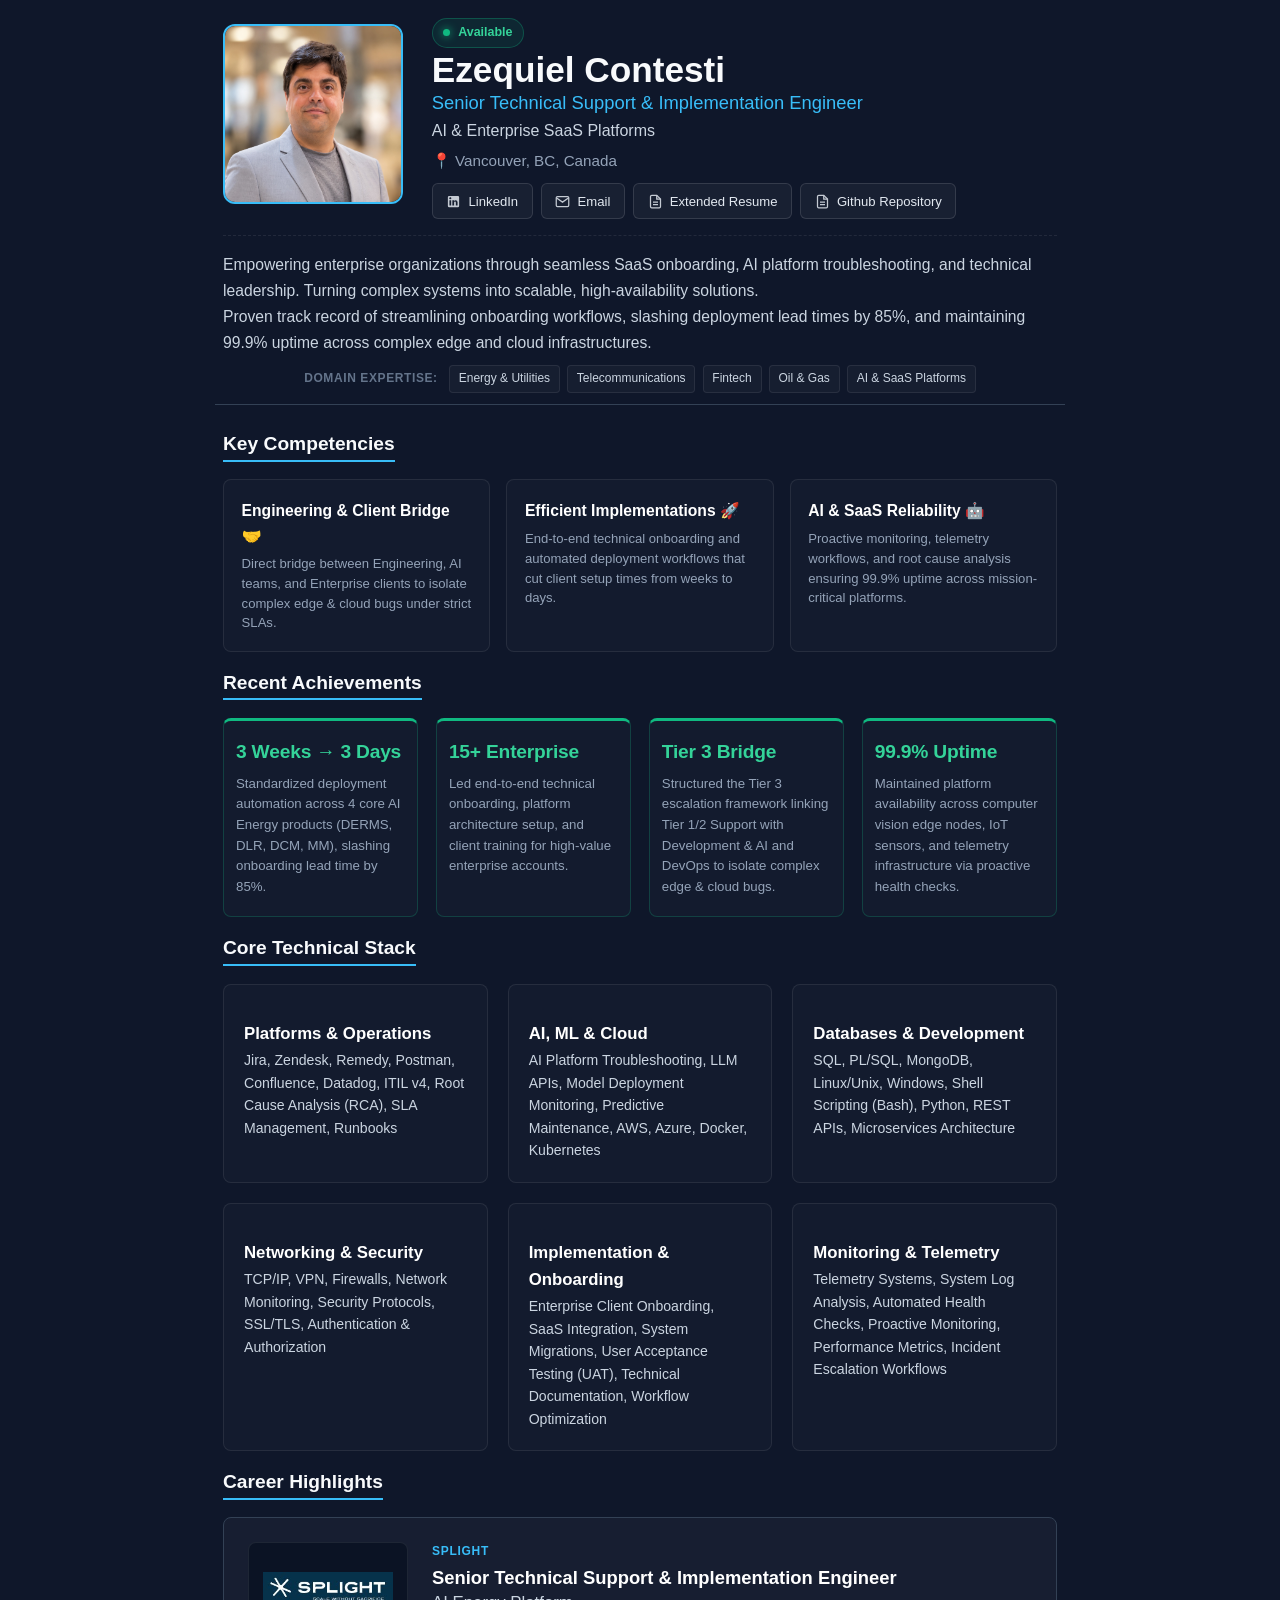
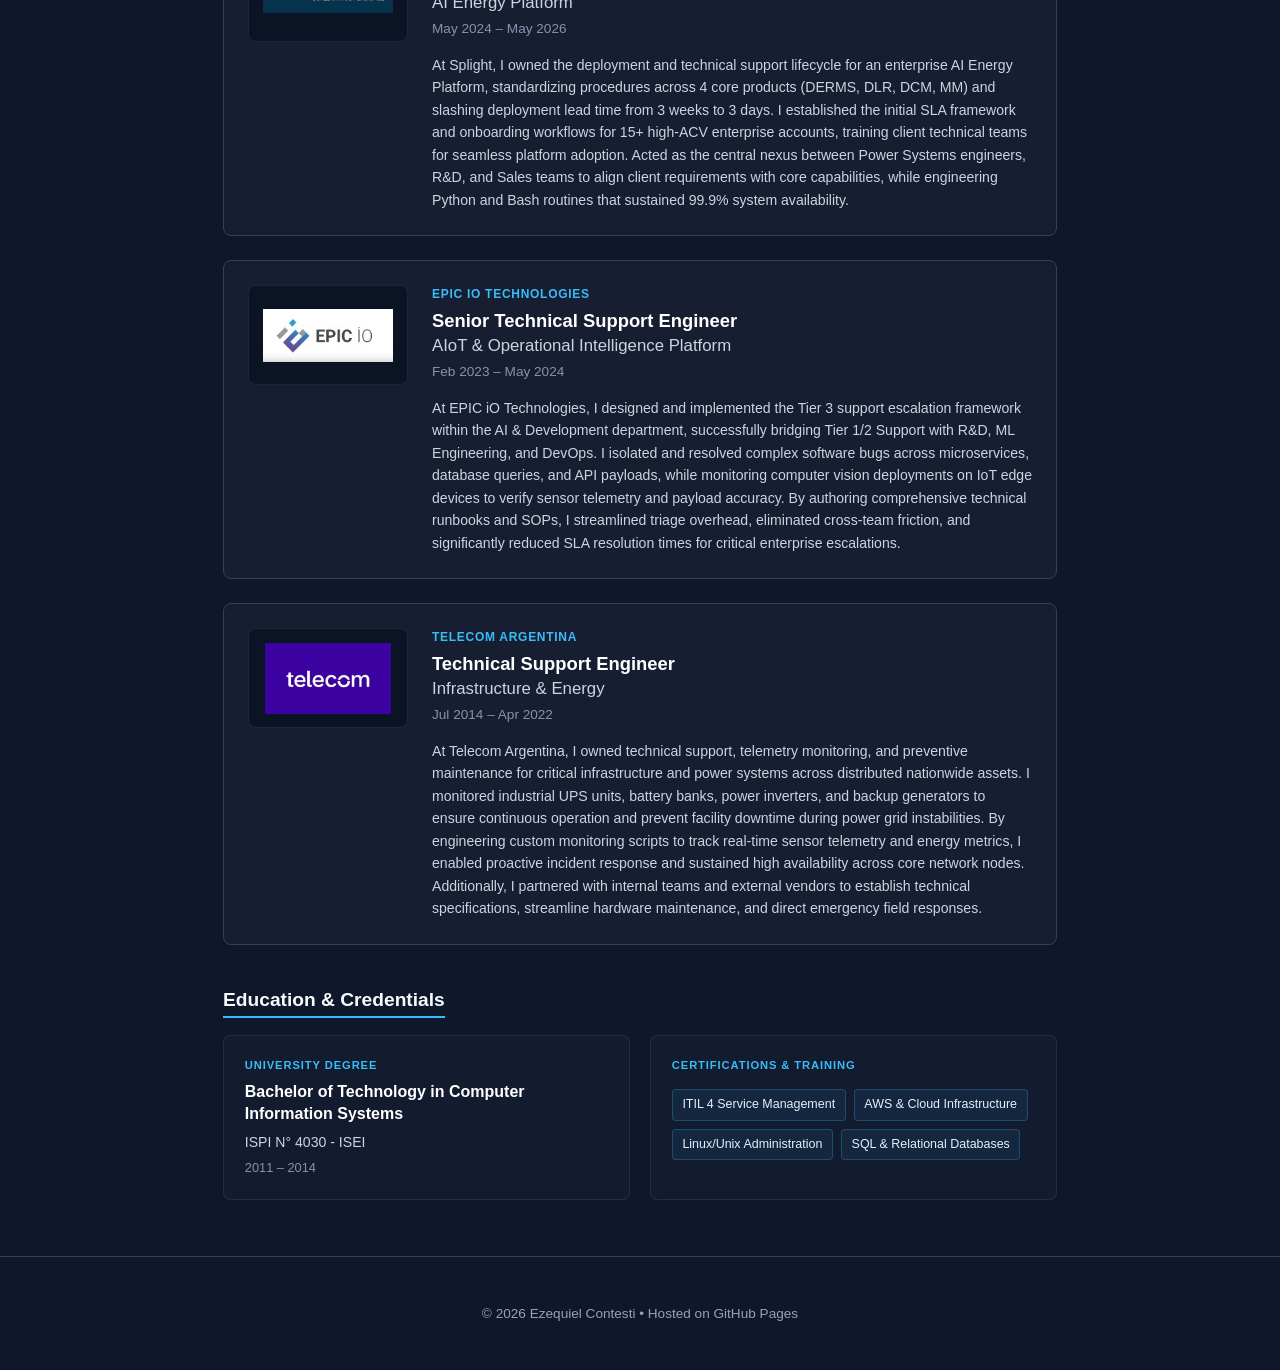
==== commit c69c2b57: "Added Public Github Repositories" ====
--- a/index.html
+++ b/index.html
@@ -37,6 +37,10 @@
                 <a href="extended-cv.html" target="_blank" class="btn">
                     <svg width="15" height="15" viewBox="0 0 24 24" fill="none" stroke="currentColor" stroke-width="2"><path d="M14 2H6a2 2 0 0 0-2 2v16a2 2 0 0 0 2 2h12a2 2 0 0 0 2-2V8z"></path><polyline points="14 2 14 8 20 8"></polyline><line x1="16" y1="13" x2="8" y2="13"></line><line x1="16" y1="17" x2="8" y2="17"></line></svg>
                     Extended Resume
+                </a>
+                <a href="https://github.com/ezequiel-contesti" target="_blank" class="btn">
+                    <svg width="15" height="15" viewBox="0 0 24 24" fill="none" stroke="currentColor" stroke-width="2"><path d="M14 2H6a2 2 0 0 0-2 2v16a2 2 0 0 0 2 2h12a2 2 0 0 0 2-2V8z"></path><polyline points="14 2 14 8 20 8"></polyline><line x1="16" y1="13" x2="8" y2="13"></line><line x1="16" y1="17" x2="8" y2="17"></line></svg>
+                    Github Repository
                 </a>
             </div>
         </div>
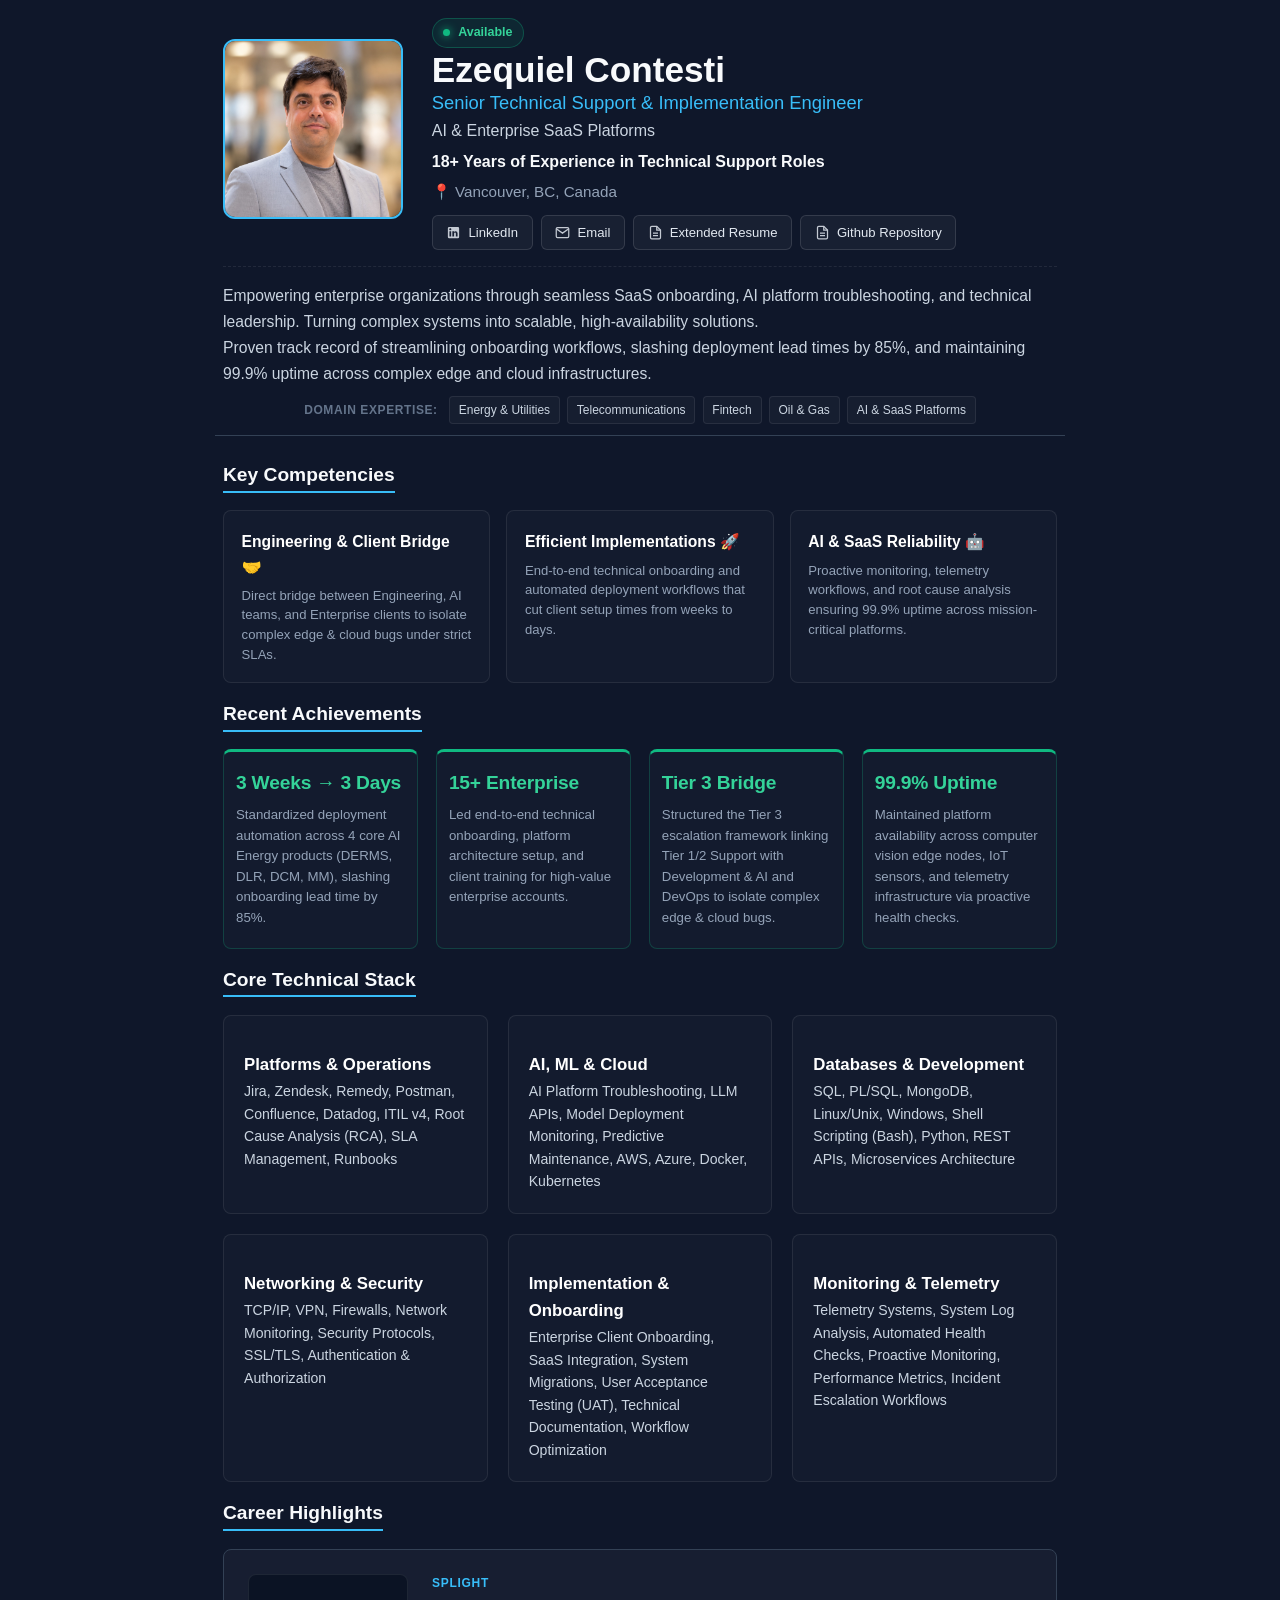
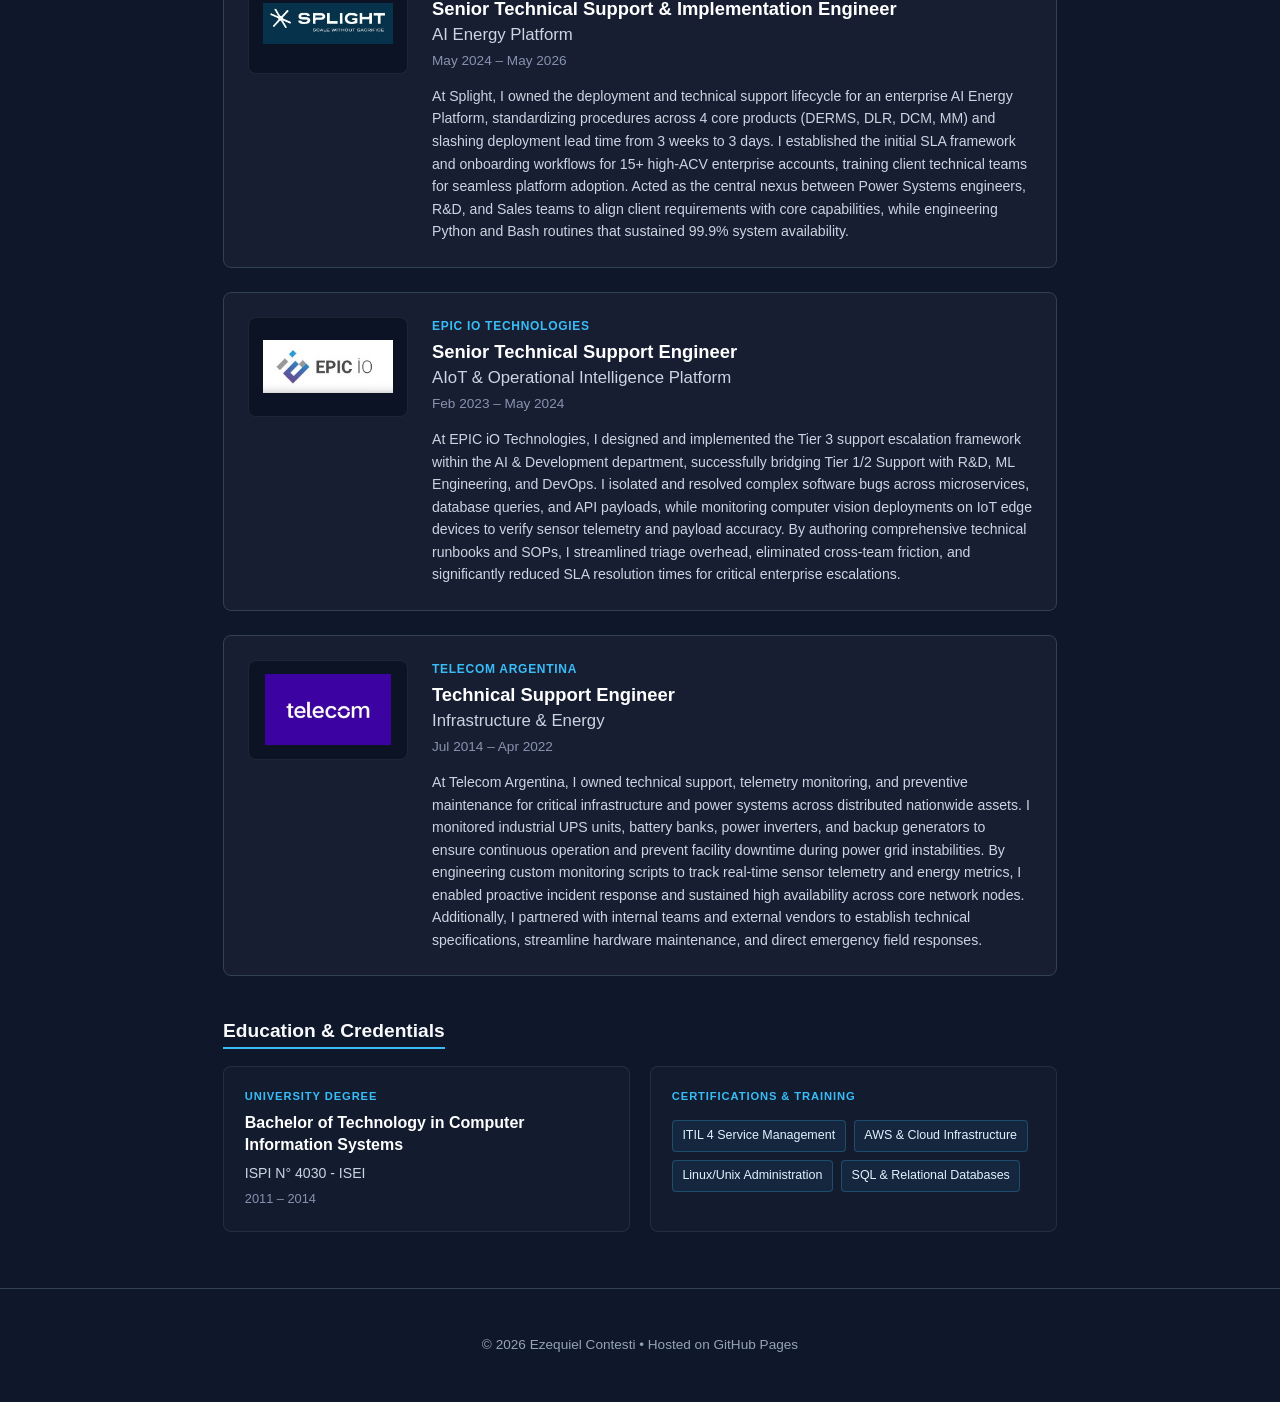
==== commit 0da4f54c: "Update for End of October" ====
--- a/index.html
+++ b/index.html
@@ -22,6 +22,7 @@
             <h1>Ezequiel Contesti</h1>
             <div class="subtitle">Senior Technical Support & Implementation Engineer</div>
             <div class="subtitle-secondary">AI & Enterprise SaaS Platforms</div>
+            <div class="experience-line">18+ Years of Experience in Technical Support Roles</div>
             <div class="location">📍 Vancouver, BC, Canada </div>
             
             <!-- Contact -->
--- a/style.css
+++ b/style.css
@@ -435,6 +435,13 @@
     margin-bottom: 0.35rem;
 }
 
+.experience-line {
+    font-size: 1rem;
+    font-weight: 600;
+    color: var(--text-primary);
+    margin-bottom: 0.35rem;
+}
+
 .work-mode {
     color: #38bdf8;
 }
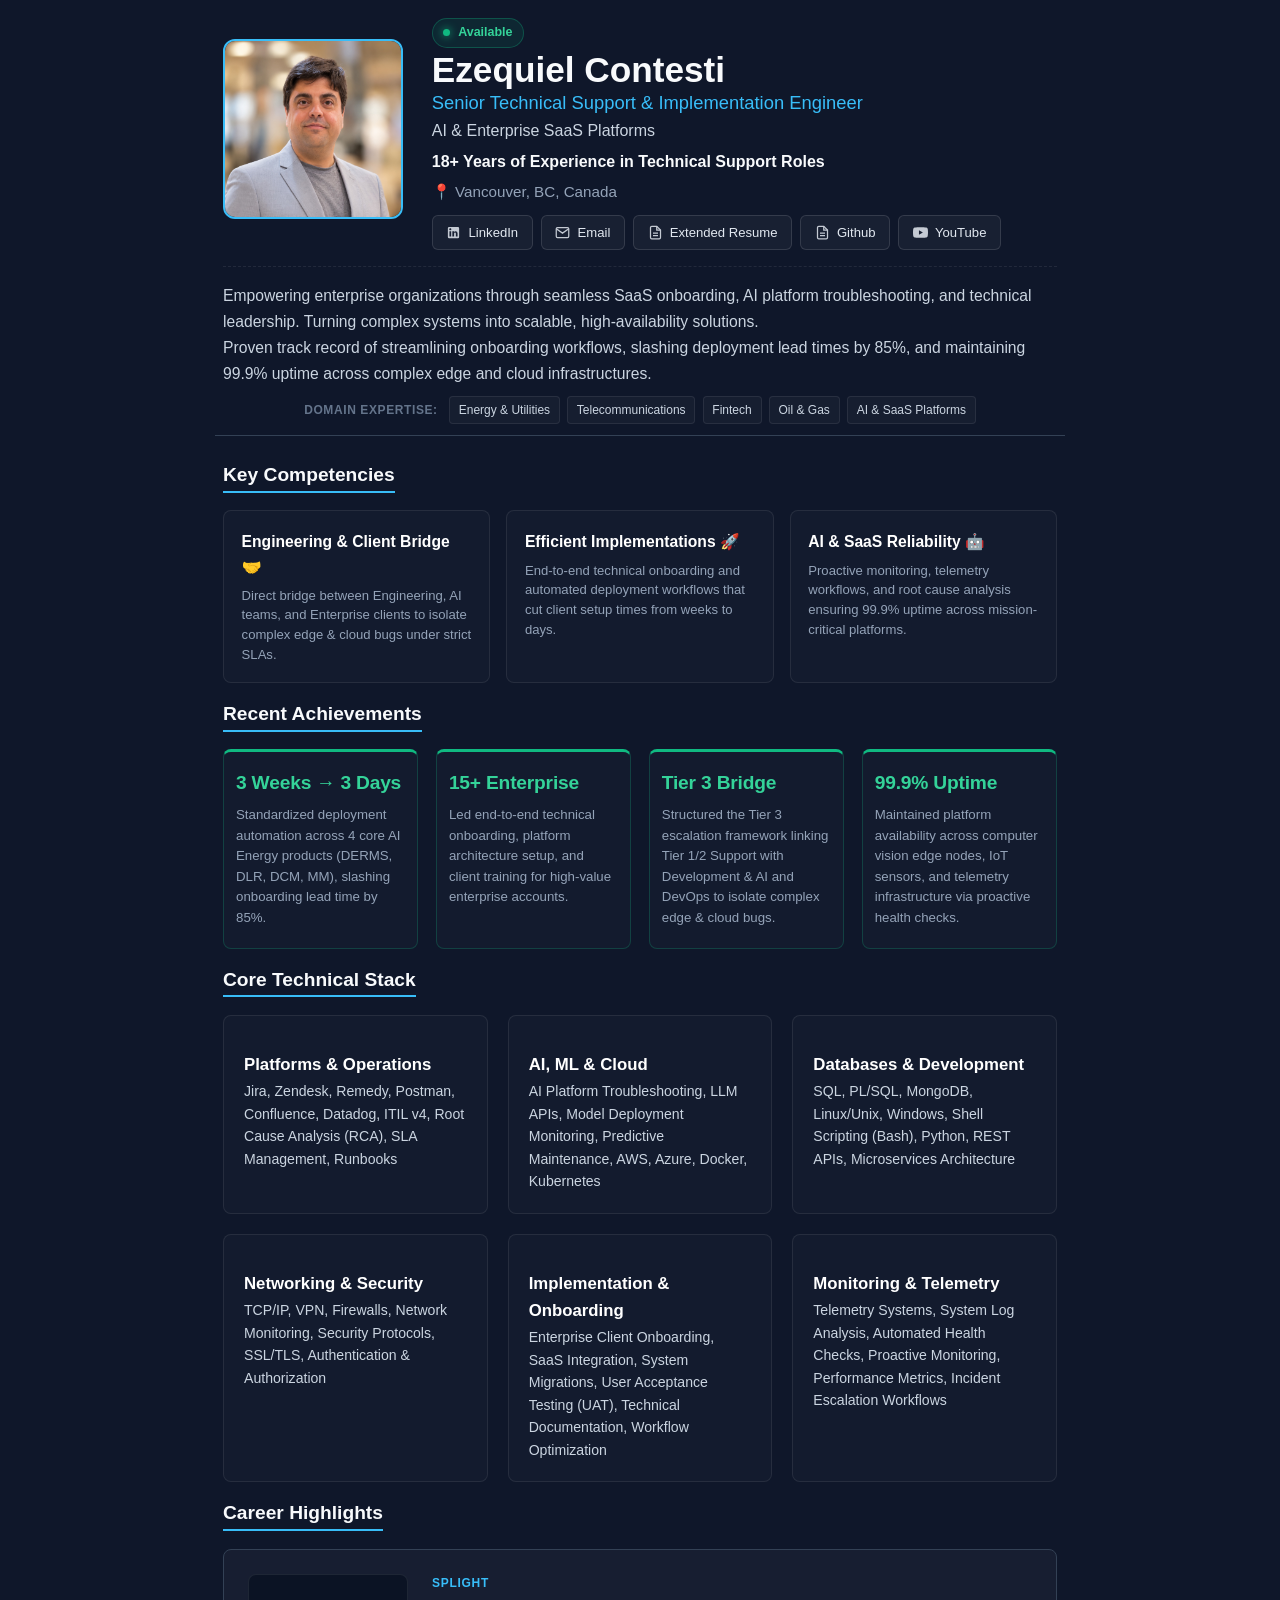
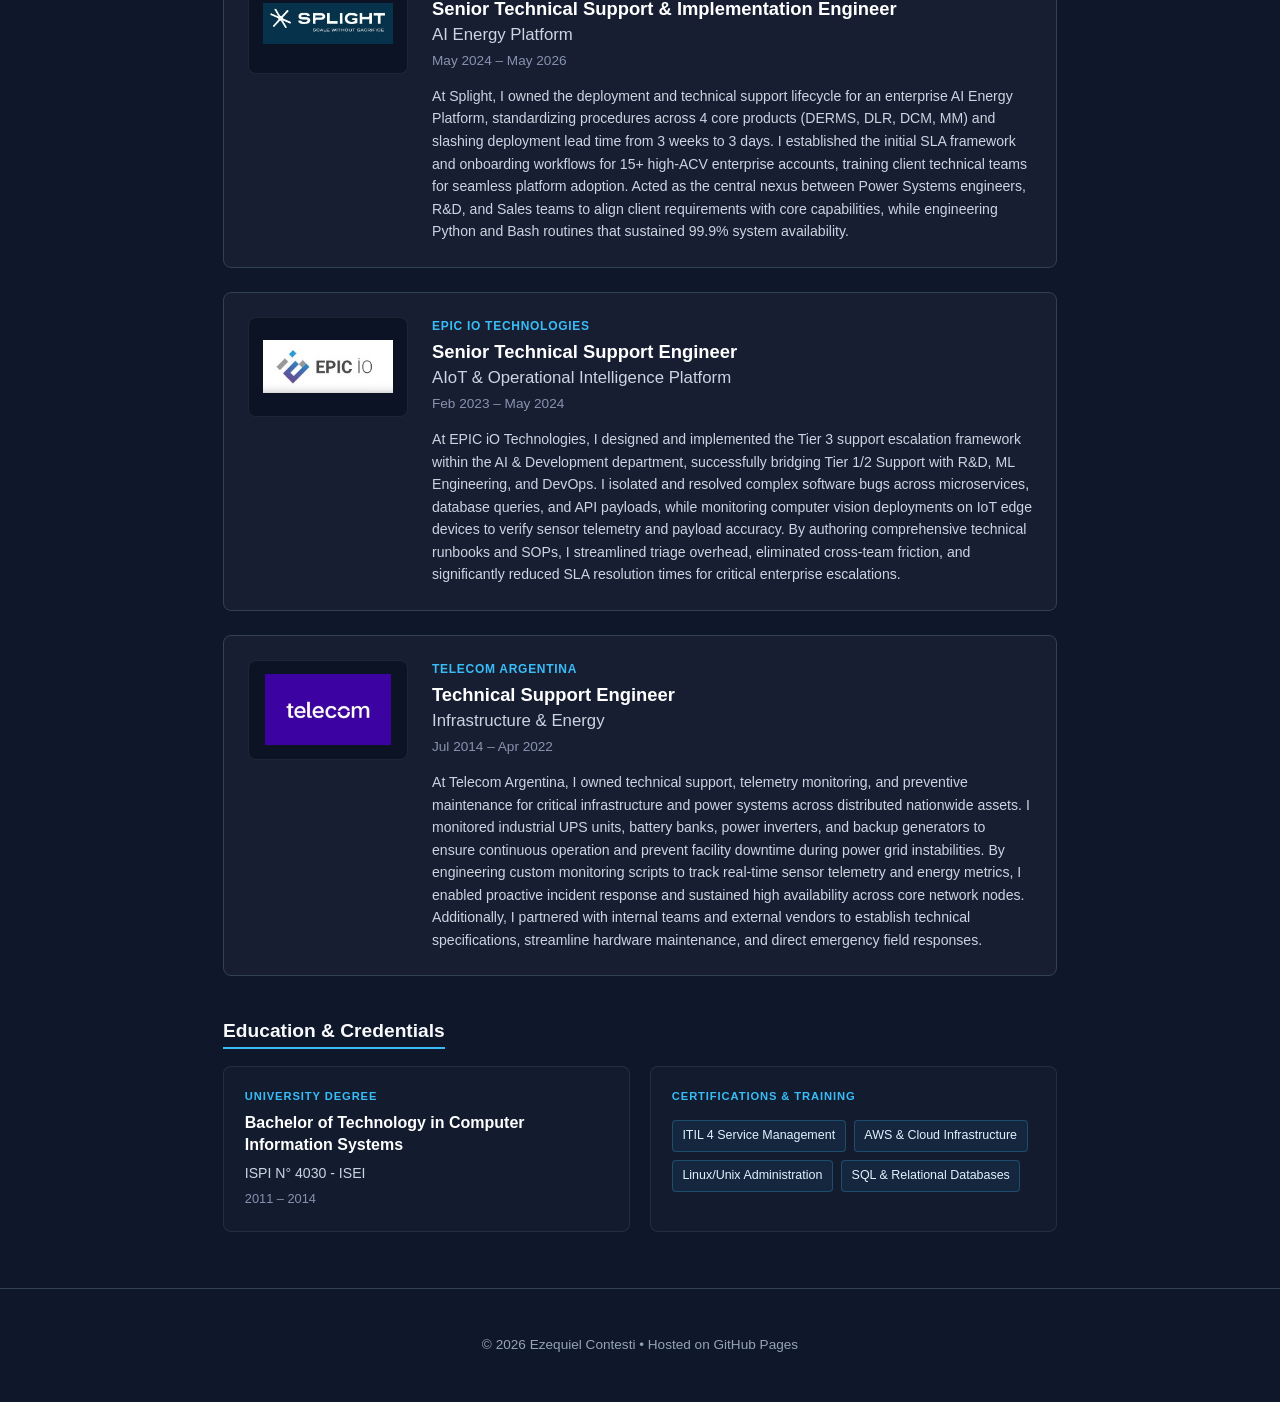
==== commit 6eb7d22e: "Rename Github Repository link to Github, add YouTube link" ====
--- a/index.html
+++ b/index.html
@@ -41,7 +41,11 @@
                 </a>
                 <a href="https://github.com/ezequiel-contesti" target="_blank" class="btn">
                     <svg width="15" height="15" viewBox="0 0 24 24" fill="none" stroke="currentColor" stroke-width="2"><path d="M14 2H6a2 2 0 0 0-2 2v16a2 2 0 0 0 2 2h12a2 2 0 0 0 2-2V8z"></path><polyline points="14 2 14 8 20 8"></polyline><line x1="16" y1="13" x2="8" y2="13"></line><line x1="16" y1="17" x2="8" y2="17"></line></svg>
-                    Github Repository
+                    Github
+                </a>
+                <a href="https://www.youtube.com/@ezequielcontestidemos" target="_blank" class="btn">
+                    <svg width="15" height="15" viewBox="0 0 24 24" fill="currentColor"><path d="M23.498 6.186a3.016 3.016 0 0 0-2.122-2.136C19.505 3.545 12 3.545 12 3.545s-7.505 0-9.377.505A3.017 3.017 0 0 0 .502 6.186C0 8.07 0 12 0 12s0 3.93.502 5.814a3.016 3.016 0 0 0 2.122 2.136c1.871.505 9.376.505 9.376.505s7.505 0 9.377-.505a3.015 3.015 0 0 0 2.122-2.136C24 15.93 24 12 24 12s0-3.93-.502-5.814zM9.545 15.568V8.432L15.818 12l-6.273 3.568z"/></svg>
+                    YouTube
                 </a>
             </div>
         </div>
